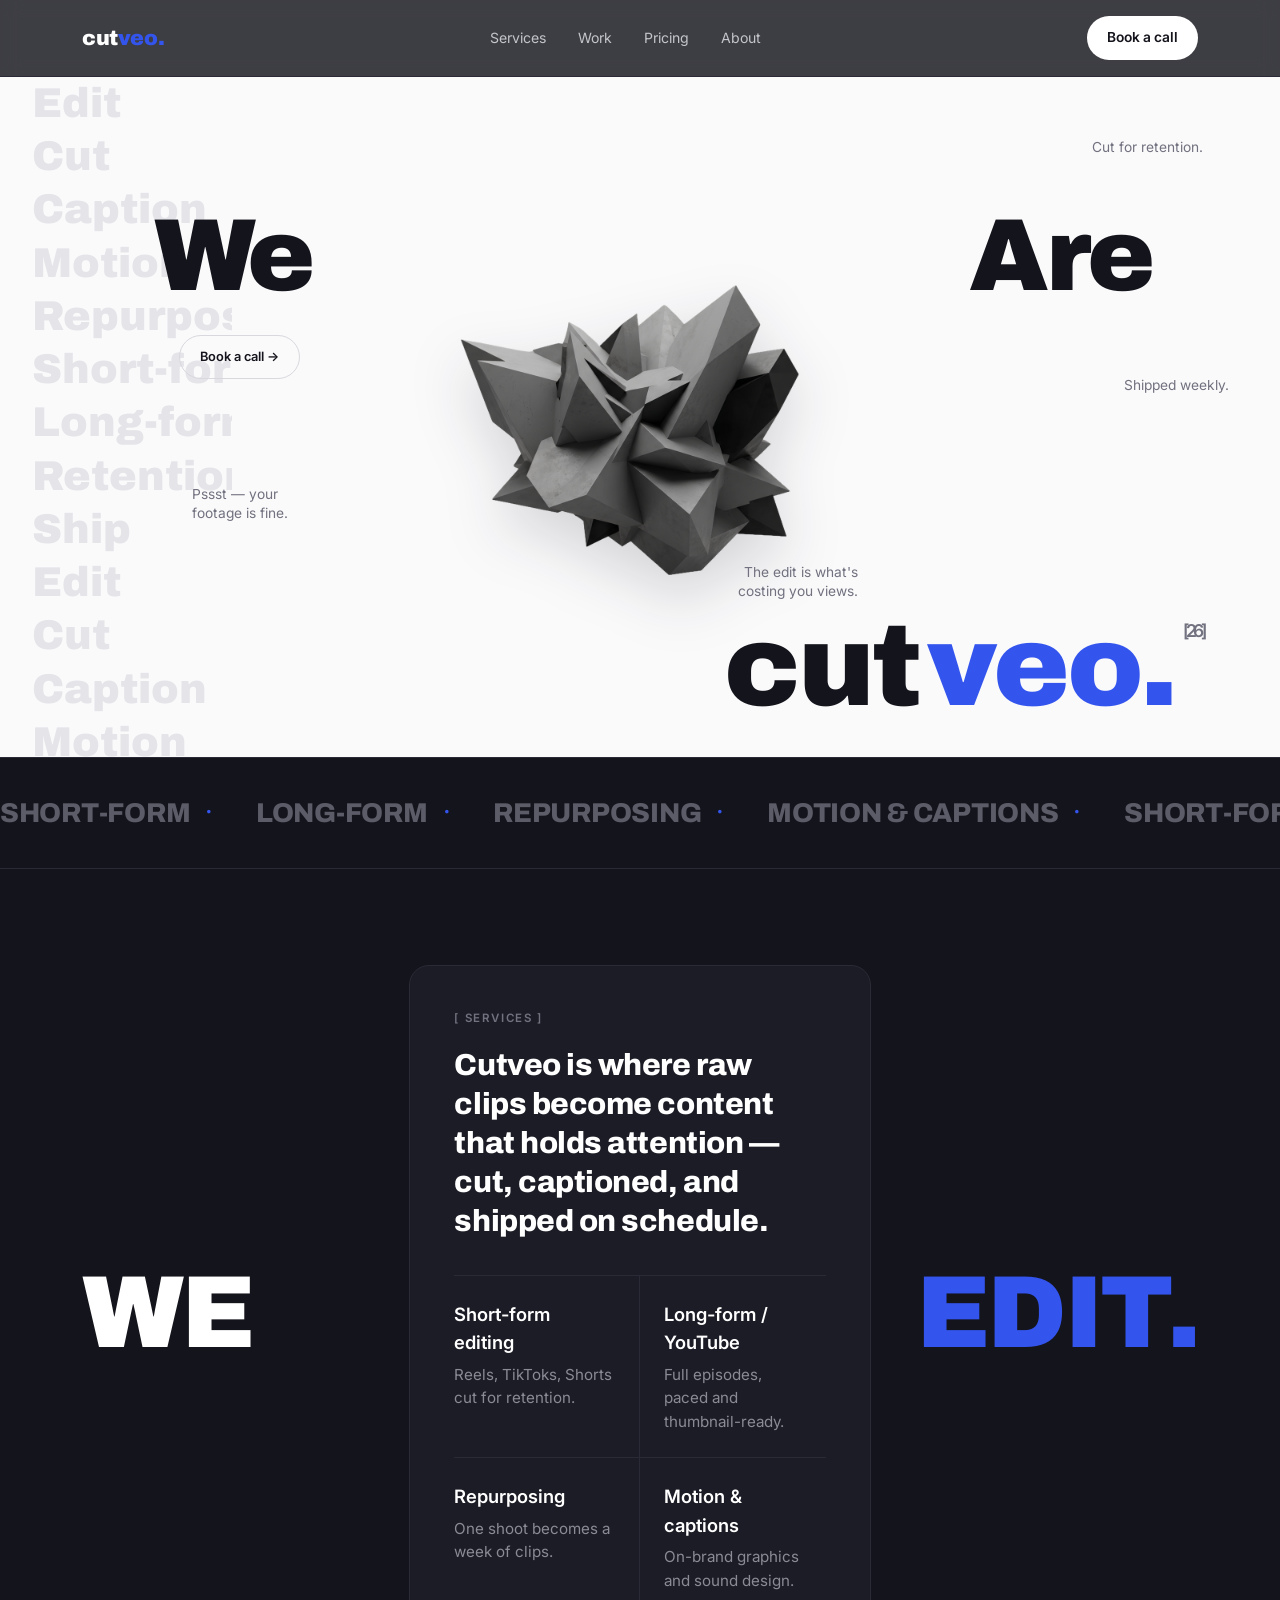
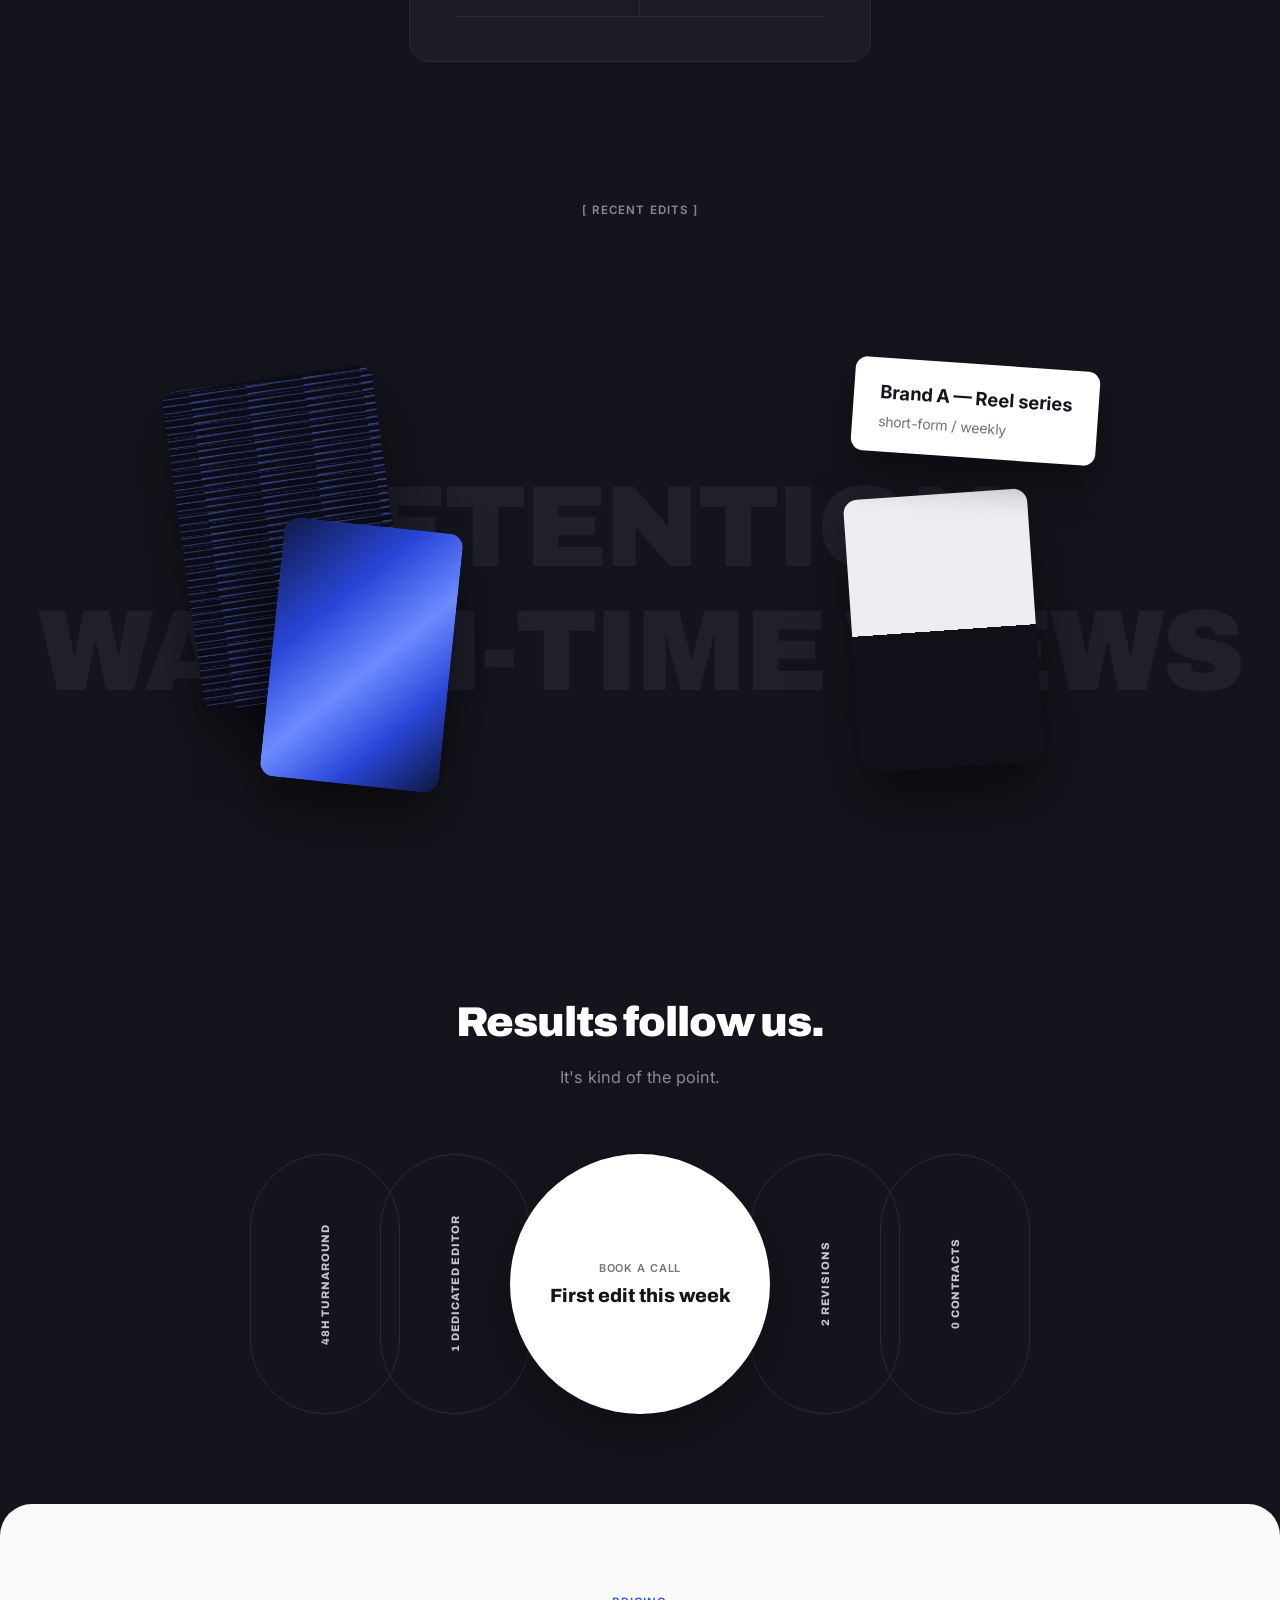
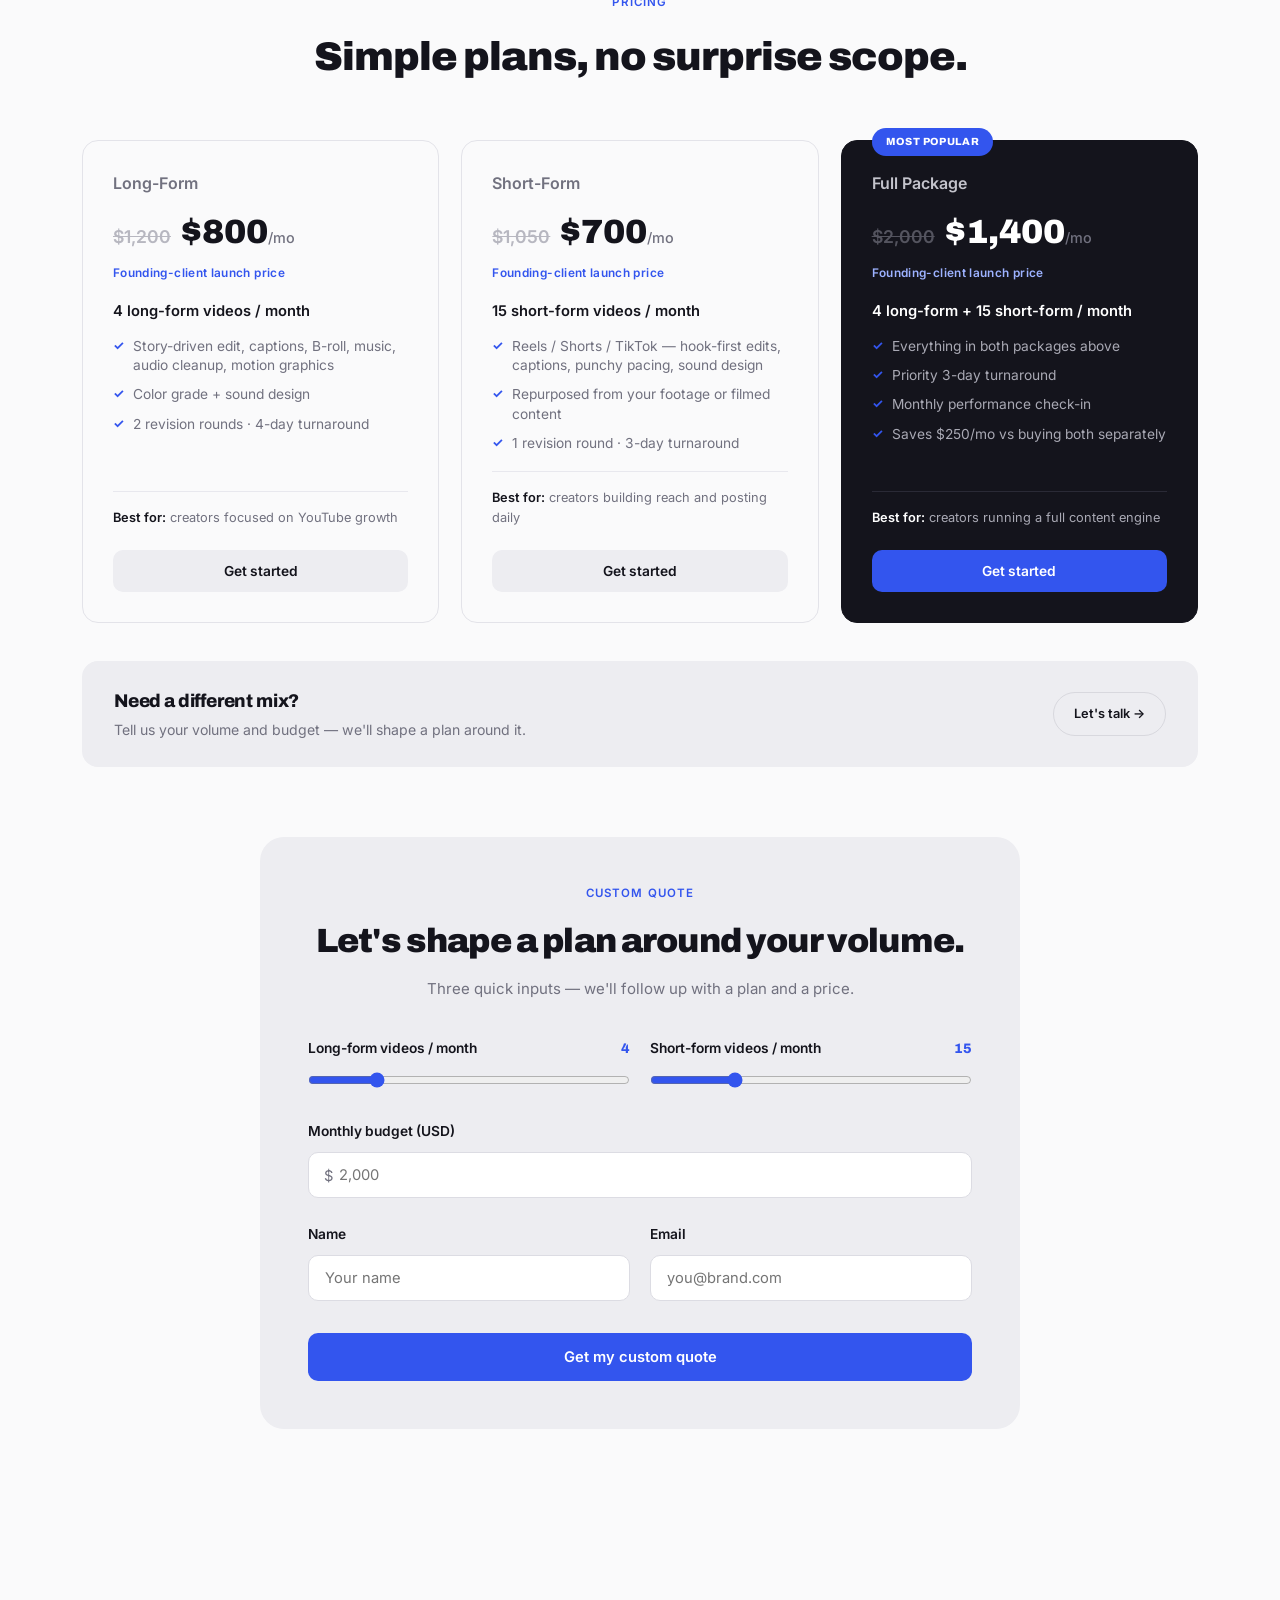
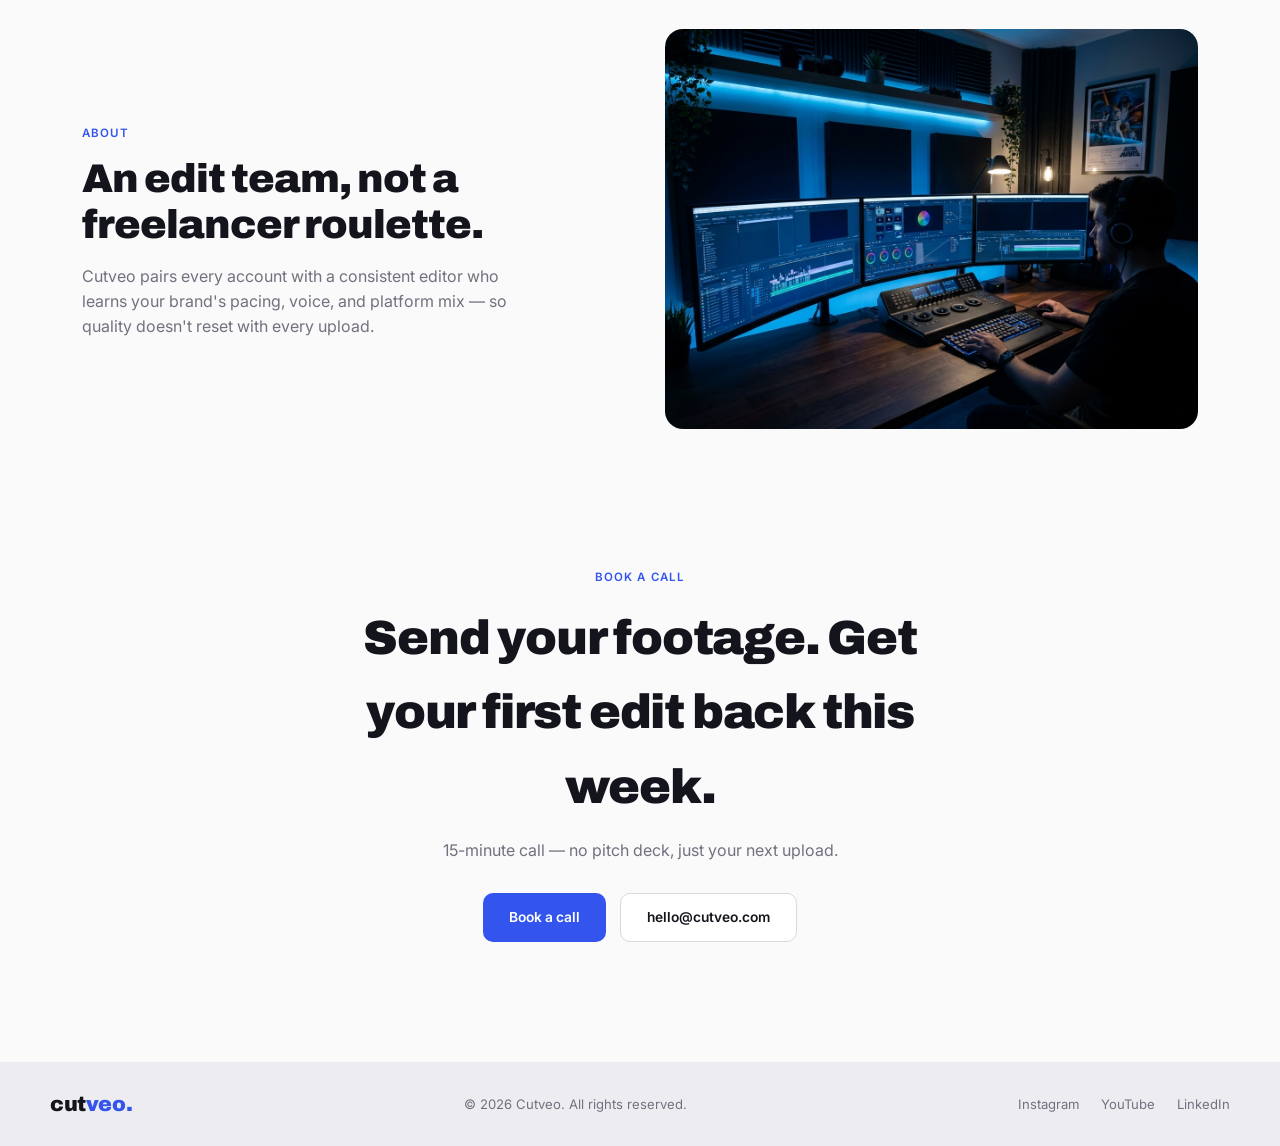
==== index.html @ 14e9977f "Add files via upload" ====
<!DOCTYPE html>
<html lang="en">
<head>
<meta charset="UTF-8">
<meta name="viewport" content="width=device-width, initial-scale=1.0">
<title>Cutveo — For brands that ship every week</title>
<meta name="description" content="Cutveo is an edit-first partner for brands and businesses who already have the footage. Short-form, long-form, repurposing and motion — cut, captioned, and shipped on schedule.">
<link rel="preconnect" href="https://fonts.googleapis.com">
<link rel="preconnect" href="https://fonts.gstatic.com" crossorigin>
<link href="https://fonts.googleapis.com/css2?family=Archivo:wght@700;800;900&family=Inter:wght@400;500;600&display=swap" rel="stylesheet">
<link rel="icon" href="data:image/svg+xml,%3Csvg xmlns='http://www.w3.org/2000/svg' viewBox='0 0 32 32'%3E%3Crect width='32' height='32' rx='8' fill='%233355EE'/%3E%3Crect x='8' y='8' width='16' height='16' rx='4' fill='%2314141C'/%3E%3Ctext x='16' y='21' font-family='Arial' font-weight='900' font-size='11' text-anchor='middle' fill='%23fff'%3Eveo.%3C/text%3E%3C/svg%3E">
<style>
  :root{
    --blue:#3355EE; --ink:#14141C; --paper:#FAFAFB; --mist:#EDEDF1; --slate:#71717F;
    --ink-card:#1c1c26; --ink-line:#2a2a36;
  }
  *{margin:0;padding:0;box-sizing:border-box}
  html{scroll-behavior:smooth}
  html{overflow-x:hidden}
  body{background:var(--paper); color:var(--ink); font-family:'Inter',sans-serif; line-height:1.55; -webkit-font-smoothing:antialiased}
  .display{font-family:'Archivo',sans-serif; font-weight:900; letter-spacing:-.025em; text-transform:none}
  .mono{font-family:'Inter',sans-serif; font-weight:600; font-size:.72rem; letter-spacing:.1em; text-transform:uppercase}
  .wrap{max-width:1180px; margin:0 auto; padding:0 32px}
  img{display:block; max-width:100%}
  a{color:inherit}
  button{font-family:inherit}

  /* ---------- logo ---------- */
  .logo{font-family:'Archivo',sans-serif; font-weight:900; font-size:1.3rem; text-decoration:none; letter-spacing:-.02em}
  .logo .veo{color:var(--blue)}
  .logo.on-dark{color:#fff}
  .logo.on-light{color:var(--ink)}

  /* ---------- nav ---------- */
  nav{position:sticky; top:0; z-index:50; background:rgba(20,20,28,.82); backdrop-filter:blur(10px); border-bottom:1px solid var(--ink-line)}
  .nav-in{display:flex; align-items:center; justify-content:space-between; height:76px}
  .nav-links{display:flex; gap:32px; font-size:.88rem; color:#c4c4cc}
  .nav-links a{text-decoration:none; transition:color .15s}
  .nav-links a:hover{color:#fff}
  .btn{display:inline-flex; align-items:center; gap:8px; font-weight:600; font-size:.86rem; border:none; cursor:pointer; transition:all .18s; text-decoration:none}
  .btn-pill-light{background:#fff; color:var(--ink); padding:11px 20px; border-radius:99px}
  .btn-pill-light:hover{transform:translateY(-2px)}
  .btn-outline{border:1px solid var(--ink-line); color:#fff; background:transparent; padding:13px 26px; border-radius:99px}
  .btn-outline:hover{background:#fff; color:var(--ink)}
  .btn-blue{background:var(--blue); color:#fff; padding:13px 26px; border-radius:10px}
  .btn-blue:hover{filter:brightness(1.1)}
  .btn-mist{background:var(--mist); color:var(--ink); padding:13px 26px; border-radius:10px}
  .btn-mist:hover{background:#e2e2e8}
  .btn-ink-outline{border:1px solid #d8d8de; color:var(--ink); background:transparent; padding:11px 20px; border-radius:99px; font-size:.8rem}
  .btn-ink-outline:hover{background:var(--ink); color:#fff; border-color:var(--ink)}

  /* ---------- hero ---------- */
  .hero{background:var(--ink); position:relative}
  .hero-banner{position:relative; height:680px; overflow:hidden; background:var(--paper)}
  .hero-bg-words{position:absolute; top:0; left:32px; bottom:0; width:200px; overflow:hidden; z-index:0}
  .word-col{display:flex; flex-direction:column; animation:wordscroll 30s linear infinite}
  .word-col span{font-family:'Archivo',sans-serif; font-weight:900; font-size:2.6rem; line-height:1.28; color:#e4e4e9; white-space:nowrap}
  @keyframes wordscroll{from{transform:translateY(0)}to{transform:translateY(-50%)}}
  .hero-note{position:absolute; z-index:3; font-size:.86rem; color:var(--slate); line-height:1.35; max-width:15ch}
  .note-tr{top:9%; right:6%; text-align:right}
  .note-mr{top:44%; right:4%}
  .note-ml{top:60%; left:15%}
  .note-bc{bottom:23%; right:33%; text-align:right}
  .hero-object{position:absolute; z-index:1; top:50%; left:50%; transform:translate(-50%,-46%); width:min(50%,560px); filter:drop-shadow(0 24px 30px rgba(20,20,28,.16))}
  .hero-word{position:absolute; font-family:'Archivo',sans-serif; font-weight:900; letter-spacing:-.03em; color:var(--ink); line-height:.85; z-index:2}
  .hero-word.we{top:20%; left:12%; font-size:clamp(3rem,8vw,6.4rem)}
  .hero-cta{position:absolute; z-index:2; top:38%; left:14%}
  .hero-word.are{top:20%; right:10%; font-size:clamp(3rem,8vw,6.4rem)}
  .hero-word.tag{bottom:6%; right:6%; font-size:clamp(3.4rem,9vw,7.4rem); display:flex; align-items:flex-start; gap:8px}
  .hero-word.tag .veo{color:var(--blue)}
  .hero-word.tag sup{font-family:'Inter',sans-serif; font-weight:600; font-size:1.1rem; color:var(--slate); margin-top:6px}
  .marquee-strip{background:var(--ink); border-top:1px solid var(--ink-line); border-bottom:1px solid var(--ink-line); padding:34px 0; overflow:hidden; white-space:nowrap}
  .marquee-track{display:inline-flex; align-items:center; gap:44px; animation:scroll 22s linear infinite}
  .marquee-track span{display:inline-flex; align-items:center; gap:16px; font-family:'Archivo',sans-serif; font-weight:800; font-size:1.7rem; letter-spacing:-.01em; color:#5c5c68}
  .marquee-track span b{color:var(--blue); font-size:.8rem}
  @keyframes scroll{from{transform:translateX(0)}to{transform:translateX(-50%)}}

  /* ---------- we edit ---------- */
  .weedit{background:var(--ink); padding:96px 0 120px}
  .weedit-grid{display:grid; grid-template-columns:1fr 1.5fr 1fr; align-items:center; gap:20px}
  .weedit-big{font-size:clamp(3rem,8vw,6.4rem); color:#fff; line-height:.85}
  .weedit-big.blue{color:var(--blue); text-align:right}
  .services-card{background:var(--ink-card); border:1px solid var(--ink-line); border-radius:20px; padding:44px}
  .services-card .label{color:var(--slate); letter-spacing:.14em}
  .services-card h2{color:#fff; font-family:'Archivo',sans-serif; font-weight:800; font-size:1.9rem; letter-spacing:-.015em; margin-top:18px; line-height:1.28}
  .services-list{margin-top:34px; display:grid; grid-template-columns:1fr 1fr; border-top:1px solid var(--ink-line)}
  .services-list .svc{padding:24px 24px 24px 0; border-bottom:1px solid var(--ink-line)}
  .services-list .svc:nth-child(odd){border-right:1px solid var(--ink-line); padding-right:24px}
  .services-list .svc:nth-child(even){padding-left:24px}
  .services-list .t{color:#fff; font-weight:600; font-size:1.15rem}
  .services-list .d{color:#8b8b96; font-size:.95rem; margin-top:6px}

  /* ---------- recent edits ---------- */
  .showcase{background:var(--ink); padding:20px 0 130px; text-align:center; position:relative; overflow:hidden}
  .showcase-label{color:#8b8b96}
  .showcase-stack{position:relative; max-width:1180px; height:620px; margin:20px auto 0}
  .ghost{position:absolute; font-size:clamp(4.5rem,9vw,7.2rem); color:#20202b; white-space:nowrap; z-index:0; left:50%; transform:translateX(-50%)}
  .ghost.g1{top:32%}
  .ghost.g2{top:52%}
  .stack-card{position:absolute; border-radius:14px; overflow:hidden; box-shadow:0 30px 60px rgba(0,0,0,.5)}
  .stack-card img{width:100%; height:100%; object-fit:cover}
  .sc1{left:9%; top:22%; width:19%; height:52%; transform:rotate(-8deg); z-index:1;
    background:#0c0c14;
    background-image:repeating-linear-gradient(179deg, rgba(90,120,255,.55) 0px, rgba(90,120,255,.35) 1px, transparent 1.5px, transparent 7px),
                      repeating-linear-gradient(1deg, rgba(90,120,255,.25) 0px, transparent 1px, transparent 11px)}
  .sc2{left:17%; top:46%; width:16%; height:42%; transform:rotate(6deg); z-index:2;
    background:linear-gradient(135deg,#101a4a 0%,#2946d9 32%,#6d8bff 55%,#2946d9 76%,#0e1640 100%);
    background-image:linear-gradient(135deg,#101a4a 0%,#2946d9 32%,#6d8bff 55%,#2946d9 76%,#0e1640 100%),
                      repeating-linear-gradient(45deg, rgba(255,255,255,.08) 0 2px, transparent 2px 7px)}
  .sc3{right:14.5%; top:41%; width:16.5%; height:44%; transform:rotate(-4deg); z-index:2;
    background:linear-gradient(to bottom,#eeeef2 0%,#eeeef2 50%,#101018 50%,#101018 100%)}
  .note-card{position:absolute; right:9%; top:20%; z-index:3; background:#fff; color:var(--ink); border-radius:12px; padding:20px 26px; transform:rotate(4deg); box-shadow:0 20px 40px rgba(0,0,0,.4); text-align:left}
  .note-card .t{font-weight:700; font-size:1.15rem}
  .note-card .d{color:var(--slate); font-size:.88rem; margin-top:4px}

  /* ---------- results ---------- */
  .results{background:var(--ink); padding:0 0 130px; text-align:center}
  .results h2{font-size:clamp(1.8rem,3.8vw,2.6rem); color:#fff}
  .results .sub{color:#8b8b96; margin-top:10px; font-size:1.02rem}
  .results-row{margin-top:64px; display:flex; align-items:center; justify-content:center; overflow:visible}
  .r-item{position:relative; flex-shrink:0; height:260px; width:150px; border-radius:999px; border:1px solid var(--ink-line); background:transparent; margin-left:-20px; overflow:hidden; cursor:pointer; z-index:1; text-decoration:none;
    transition:width .45s cubic-bezier(.65,0,.35,1), border-radius .45s cubic-bezier(.65,0,.35,1), border-color .35s, background-color .35s, box-shadow .45s}
  .r-item:first-child{margin-left:0}
  .r-item .r-vert, .r-item .r-circle{position:absolute; inset:0; display:flex; align-items:center; justify-content:center; transition:opacity .3s ease}
  .r-item .r-vert{writing-mode:vertical-rl; transform:rotate(180deg); font-family:'Archivo',sans-serif; font-weight:800; font-size:.68rem; letter-spacing:.08em; color:#c4c4cc; text-transform:uppercase; opacity:1}
  .r-item .r-circle{flex-direction:column; opacity:0; padding:0 22px; text-align:center}
  .r-item .r-circle .k{font-family:'Inter',sans-serif; font-weight:600; font-size:.68rem; letter-spacing:.08em; text-transform:uppercase; color:var(--slate)}
  .r-item .r-circle .v{font-family:'Archivo',sans-serif; font-weight:800; font-size:1.2rem; margin-top:8px; line-height:1.25; color:var(--ink)}

  /* default state: the CTA item is the circle, others are pills */
  .r-item.is-cta{width:260px; border-radius:50%; background:#fff; border-color:transparent; z-index:2; box-shadow:0 20px 50px rgba(0,0,0,.35)}
  .r-item.is-cta .r-vert{opacity:0}
  .r-item.is-cta .r-circle{opacity:1}

  /* hovering the row: everyone reverts to pill... */
  .results-row:hover .r-item{width:150px; border-radius:999px; background:transparent; border-color:var(--ink-line); z-index:1; box-shadow:none}
  .results-row:hover .r-item .r-vert{opacity:1}
  .results-row:hover .r-item .r-circle{opacity:0}

  /* ...except whichever pill is actually hovered, which blooms into the circle */
  .results-row:hover .r-item:hover{width:260px; border-radius:50%; background:#fff; border-color:transparent; z-index:2; box-shadow:0 20px 50px rgba(0,0,0,.35)}
  .results-row:hover .r-item:hover .r-vert{opacity:0}
  .results-row:hover .r-item:hover .r-circle{opacity:1}

  /* ---------- pricing ---------- */
  .pricing-sheet{background:var(--paper); border-radius:32px 32px 0 0; margin-top:-40px; position:relative; z-index:10; padding:90px 0 70px}
  .pricing-label{color:var(--blue); text-align:center; display:block}
  .pricing-sheet h2{text-align:center; font-size:clamp(1.7rem,4vw,2.5rem); margin-top:14px}
  .price-grid{margin-top:52px; display:grid; grid-template-columns:repeat(3,1fr); gap:22px; align-items:stretch}
  .price-card{background:var(--paper); border:1px solid #e3e3e9; border-radius:16px; padding:30px; display:flex; flex-direction:column; position:relative}
  .price-card.pop{background:var(--ink); border-color:var(--ink)}
  .price-card .badge{position:absolute; top:-13px; left:30px; background:var(--blue); color:#fff; font-family:'Archivo',sans-serif; font-weight:800; font-size:.65rem; letter-spacing:.06em; padding:6px 14px; border-radius:99px}
  .price-card .plan{font-weight:600; color:var(--slate)}
  .price-card.pop .plan{color:#c4c4cc}
  .price-card .amt-row{display:flex; align-items:baseline; gap:10px; margin-top:10px; flex-wrap:wrap}
  .price-card .was{font-family:'Inter',sans-serif; font-weight:600; font-size:1.1rem; color:#b7b7c0; text-decoration:line-through}
  .price-card.pop .was{color:#54545f}
  .price-card .amt{font-family:'Archivo',sans-serif; font-weight:900; font-size:2.1rem}
  .price-card.pop .amt{color:#fff}
  .price-card .amt sub{font-family:'Inter',sans-serif; font-weight:500; font-size:.9rem; color:var(--slate); vertical-align:baseline}
  .price-card .launch-note{margin-top:6px; font-family:'Inter',sans-serif; font-weight:600; font-size:.74rem; letter-spacing:.03em; color:var(--blue)}
  .price-card.pop .launch-note{color:#9db2ff}
  .price-card .desc{color:var(--ink); font-weight:600; font-size:.92rem; margin-top:18px}
  .price-card.pop .desc{color:#fff}
  .price-card .features{list-style:none; margin-top:14px; display:flex; flex-direction:column; gap:10px; flex:1}
  .price-card .features li{position:relative; padding-left:20px; color:var(--slate); font-size:.86rem; line-height:1.4}
  .price-card.pop .features li{color:#a9a9b4}
  .price-card .features li::before{content:'\2713'; position:absolute; left:0; top:0; color:var(--blue); font-weight:700; font-size:.8rem}
  .price-card .best-for{margin-top:18px; padding-top:16px; border-top:1px solid #e8e8ee; font-size:.8rem; color:var(--slate)}
  .price-card.pop .best-for{border-color:var(--ink-line); color:#a9a9b4}
  .price-card .best-for b{color:var(--ink); font-weight:600}
  .price-card.pop .best-for b{color:#fff}
  .price-card .btn{width:100%; justify-content:center; margin-top:22px}
  .quote-prompt{margin-top:38px; display:flex; align-items:center; justify-content:space-between; gap:20px; flex-wrap:wrap; background:var(--mist); border-radius:16px; padding:26px 32px}
  .quote-prompt .t{font-family:'Archivo',sans-serif; font-weight:800; font-size:1.15rem; letter-spacing:-.01em}
  .quote-prompt .d{color:var(--slate); font-size:.88rem; margin-top:4px}

  /* ---------- custom quote ---------- */
  .quote{background:var(--paper); padding:0 0 100px}
  .quote-card{max-width:760px; margin:0 auto; background:var(--mist); border-radius:24px; padding:48px}
  .quote-card .k{color:var(--blue); text-align:center; display:block}
  .quote-card h2{text-align:center; font-size:clamp(1.5rem,3.4vw,2.1rem); margin-top:12px}
  .quote-card .sub{text-align:center; color:var(--slate); margin-top:10px; font-size:.94rem}
  .quote-form{margin-top:38px; display:flex; flex-direction:column; gap:26px}
  .field-row{display:grid; grid-template-columns:1fr 1fr; gap:20px}
  .field label{display:flex; justify-content:space-between; align-items:baseline; font-weight:600; font-size:.86rem; color:var(--ink)}
  .field label .val{font-family:'Archivo',sans-serif; font-weight:800; color:var(--blue)}
  .field input[type=range]{width:100%; margin-top:12px; accent-color:var(--blue); cursor:pointer}
  .field input[type=text], .field input[type=email], .field input[type=number]{width:100%; margin-top:10px; padding:13px 16px; border-radius:10px; border:1px solid #dcdce3; background:#fff; font-family:'Inter',sans-serif; font-size:.92rem; color:var(--ink)}
  .field input:focus{outline:2px solid var(--blue); outline-offset:1px}
  .budget-field{position:relative}
  .budget-field .prefix{position:absolute; left:16px; top:44px; color:var(--slate); font-size:.92rem}
  .field.budget-field input[type=number]{padding-left:30px}
  .quote-submit{margin-top:6px; width:100%; justify-content:center; padding:15px 26px; font-size:.92rem}
  .quote-success{display:none; margin-top:38px; text-align:center; background:#fff; border:1px solid #dcdce3; border-radius:16px; padding:32px}
  .quote-success .t{font-family:'Archivo',sans-serif; font-weight:800; font-size:1.1rem}
  .quote-success .d{color:var(--slate); font-size:.88rem; margin-top:6px}
  .quote-card.is-sent .quote-form{display:none}
  .quote-card.is-sent .quote-success{display:block}

  /* ---------- about ---------- */
  .about{padding:100px 0}
  .about-grid{display:grid; grid-template-columns:1fr 1fr; gap:50px; align-items:center}
  .about-label{color:var(--blue)}
  .about h2{font-size:clamp(1.7rem,4vw,2.5rem); margin-top:12px; line-height:1.15}
  .about p{color:var(--slate); margin-top:16px; max-width:44ch}
  .about-img{border-radius:18px; overflow:hidden; aspect-ratio:4/3}
  .about-img img{width:100%; height:100%; object-fit:cover}

  /* ---------- final cta ---------- */
  .final-cta{padding:40px 0 120px; text-align:center}
  .final-cta .label{color:var(--blue); display:block}
  .final-cta h2{font-size:clamp(1.8rem,4.6vw,3rem); margin-top:14px; max-width:18ch; margin-left:auto; margin-right:auto}
  .final-cta .sub{color:var(--slate); margin-top:14px}
  .final-cta .btn-row{margin-top:30px; display:flex; gap:14px; justify-content:center; flex-wrap:wrap}
  .final-cta .btn-outline-light{border:1px solid #d8d8de; color:var(--ink); background:#fff; padding:13px 26px; border-radius:10px; font-weight:600; font-size:.86rem}

  /* ---------- footer ---------- */
  footer{background:var(--mist); padding:0 0 0}
  .footer-in{display:flex; align-items:center; justify-content:space-between; padding:26px 0; flex-wrap:wrap; gap:14px}
  .footer-copy{color:var(--slate); font-size:.82rem}
  .footer-social{display:flex; gap:22px; font-size:.82rem; color:var(--slate)}
  .footer-social a{text-decoration:none; transition:color .15s}
  .footer-social a:hover{color:var(--ink)}

  @media (max-width:900px){
    .nav-links{display:none}
    .hero-banner{height:auto; min-height:520px; padding:70px 20px 40px}
    .hero-bg-words{display:none}
    .hero-note{display:none}
    .hero-object{position:static; transform:none; width:70%; margin:20px auto; display:block}
    .hero-word{position:static; text-align:center; display:block; margin:0 auto}
    .hero-word.tag{justify-content:center; margin-top:10px}
    .hero-cta{position:static; display:table; margin:16px auto 0}
    .weedit-grid{grid-template-columns:1fr; text-align:center}
    .weedit-big.blue{text-align:center}
    .services-list{grid-template-columns:1fr}
    .services-list .svc:nth-child(odd){border-right:none; padding-right:0}
    .services-list .svc:nth-child(even){padding-left:0}
    .ghost{display:none}
    .showcase-stack{height:340px}
    .note-card{display:none}
    .results-row{flex-direction:column; gap:16px}
    .r-item{margin-left:0; width:260px}
    .r-item:not(.is-cta){height:70px; border-radius:35px}
    .r-item:not(.is-cta) .r-vert{writing-mode:horizontal-tb; transform:none}
    .results-row:hover .r-item{width:260px}
    .results-row:hover .r-item:not(.is-cta):hover{height:70px; border-radius:35px}
    .results-row:hover .r-item:not(.is-cta):hover .r-vert{writing-mode:horizontal-tb; transform:none; opacity:1}
    .results-row:hover .r-item:not(.is-cta):hover .r-circle{opacity:0}
    .price-grid{grid-template-columns:1fr}
    .quote-prompt{flex-direction:column; text-align:center}
    .quote-card{padding:32px 24px}
    .field-row{grid-template-columns:1fr}
    .about-grid{grid-template-columns:1fr}
  }
</style>
</head>
<body>

<nav>
  <div class="wrap nav-in">
    <a class="logo on-dark" href="#top">cut<span class="veo">veo.</span></a>
    <div class="nav-links">
      <a href="#services">Services</a>
      <a href="#work">Work</a>
      <a href="#pricing">Pricing</a>
      <a href="#about">About</a>
    </div>
    <a class="btn btn-pill-light" href="#contact">Book a call</a>
  </div>
</nav>

<main id="top">

  <!-- HERO -->
  <section class="hero">
    <div class="hero-banner">
      <div class="hero-bg-words" aria-hidden="true">
        <div class="word-col">
          <span>Edit</span><span>Cut</span><span>Caption</span><span>Motion</span><span>Repurpose</span><span>Short-form</span><span>Long-form</span><span>Retention</span><span>Ship</span>
          <span>Edit</span><span>Cut</span><span>Caption</span><span>Motion</span><span>Repurpose</span><span>Short-form</span><span>Long-form</span><span>Retention</span><span>Ship</span>
        </div>
      </div>

      <div class="hero-note note-tr">Cut for retention.</div>
      <div class="hero-note note-mr">Shipped weekly.</div>
      <div class="hero-note note-ml">Pssst &mdash; your footage is fine.</div>
      <div class="hero-note note-bc">The edit is what's costing you views.</div>

      <img class="hero-object" src="images/h-object.png" alt="Abstract 3D sculptural render">

      <div class="hero-word we display">We</div>
      <a class="btn btn-ink-outline hero-cta" href="#contact">Book a call &rarr;</a>
      <div class="hero-word are display">Are</div>
      <div class="hero-word tag display">cut<span class="veo">veo.</span><sup>[26]</sup></div>
    </div>

    <div class="marquee-strip">
      <div class="marquee-track">
        <span>SHORT-FORM <b>&#8226;</b></span>
        <span>LONG-FORM <b>&#8226;</b></span>
        <span>REPURPOSING <b>&#8226;</b></span>
        <span>MOTION &amp; CAPTIONS <b>&#8226;</b></span>
        <span>SHORT-FORM <b>&#8226;</b></span>
        <span>LONG-FORM <b>&#8226;</b></span>
        <span>REPURPOSING <b>&#8226;</b></span>
        <span>MOTION &amp; CAPTIONS <b>&#8226;</b></span>
      </div>
    </div>
  </section>

  <!-- WE EDIT -->
  <section class="weedit" id="services">
    <div class="wrap weedit-grid">
      <div class="weedit-big display">WE</div>
      <div class="services-card">
        <div class="mono label">[ Services ]</div>
        <h2>Cutveo is where raw clips become content that holds attention &mdash; cut, captioned, and shipped on schedule.</h2>
        <div class="services-list">
          <div class="svc">
            <div class="t">Short-form editing</div>
            <div class="d">Reels, TikToks, Shorts cut for retention.</div>
          </div>
          <div class="svc">
            <div class="t">Long-form / YouTube</div>
            <div class="d">Full episodes, paced and thumbnail-ready.</div>
          </div>
          <div class="svc">
            <div class="t">Repurposing</div>
            <div class="d">One shoot becomes a week of clips.</div>
          </div>
          <div class="svc">
            <div class="t">Motion &amp; captions</div>
            <div class="d">On-brand graphics and sound design.</div>
          </div>
        </div>
      </div>
      <div class="weedit-big display blue">EDIT.</div>
    </div>
  </section>

  <!-- RECENT EDITS -->
  <section class="showcase" id="work">
    <div class="wrap">
      <div class="mono showcase-label">[ Recent edits ]</div>
      <div class="showcase-stack">
        <div class="ghost display g1">RETENTION</div>
        <div class="ghost display g2">WATCH-TIME VIEWS</div>
        <div class="stack-card sc1"></div>
        <div class="stack-card sc2"></div>
        <div class="stack-card sc3"></div>
        <div class="note-card">
          <div class="t">Brand A &mdash; Reel series</div>
          <div class="d">short-form / weekly</div>
        </div>
      </div>
    </div>
  </section>

  <!-- RESULTS -->
  <section class="results">
    <div class="wrap">
      <h2 class="display">Results follow us.</h2>
      <div class="sub">It's kind of the point.</div>
      <div class="results-row">
        <div class="r-item">
          <div class="r-vert">48H Turnaround</div>
          <div class="r-circle"><div class="k">Turnaround</div><div class="v">48 Hours</div></div>
        </div>
        <div class="r-item">
          <div class="r-vert">1 Dedicated Editor</div>
          <div class="r-circle"><div class="k">Your editor</div><div class="v">1 Dedicated Editor</div></div>
        </div>
        <a class="r-item is-cta" href="#contact">
          <div class="r-vert">Book a call</div>
          <div class="r-circle"><div class="k">Book a call</div><div class="v">First edit this week</div></div>
        </a>
        <div class="r-item">
          <div class="r-vert">2 Revisions</div>
          <div class="r-circle"><div class="k">Included</div><div class="v">2 Revisions</div></div>
        </div>
        <div class="r-item">
          <div class="r-vert">0 Contracts</div>
          <div class="r-circle"><div class="k">No lock-in</div><div class="v">0 Contracts</div></div>
        </div>
      </div>
    </div>
  </section>

  <!-- PRICING -->
  <section class="pricing-sheet" id="pricing">
    <div class="wrap">
      <span class="mono pricing-label">Pricing</span>
      <h2 class="display">Simple plans, no surprise scope.</h2>
      <div class="price-grid">
        <div class="price-card">
          <div class="plan">Long-Form</div>
          <div class="amt-row"><span class="was">$1,200</span><span class="amt">$800<sub>/mo</sub></span></div>
          <div class="launch-note">Founding-client launch price</div>
          <div class="desc">4 long-form videos / month</div>
          <ul class="features">
            <li>Story-driven edit, captions, B-roll, music, audio cleanup, motion graphics</li>
            <li>Color grade + sound design</li>
            <li>2 revision rounds &middot; 4-day turnaround</li>
          </ul>
          <div class="best-for"><b>Best for:</b> creators focused on YouTube growth</div>
          <button class="btn btn-mist">Get started</button>
        </div>

        <div class="price-card">
          <div class="plan">Short-Form</div>
          <div class="amt-row"><span class="was">$1,050</span><span class="amt">$700<sub>/mo</sub></span></div>
          <div class="launch-note">Founding-client launch price</div>
          <div class="desc">15 short-form videos / month</div>
          <ul class="features">
            <li>Reels / Shorts / TikTok &mdash; hook-first edits, captions, punchy pacing, sound design</li>
            <li>Repurposed from your footage or filmed content</li>
            <li>1 revision round &middot; 3-day turnaround</li>
          </ul>
          <div class="best-for"><b>Best for:</b> creators building reach and posting daily</div>
          <button class="btn btn-mist">Get started</button>
        </div>

        <div class="price-card pop">
          <span class="badge">MOST POPULAR</span>
          <div class="plan">Full Package</div>
          <div class="amt-row"><span class="was">$2,000</span><span class="amt">$1,400<sub>/mo</sub></span></div>
          <div class="launch-note">Founding-client launch price</div>
          <div class="desc">4 long-form + 15 short-form / month</div>
          <ul class="features">
            <li>Everything in both packages above</li>
            <li>Priority 3-day turnaround</li>
            <li>Monthly performance check-in</li>
            <li>Saves $250/mo vs buying both separately</li>
          </ul>
          <div class="best-for"><b>Best for:</b> creators running a full content engine</div>
          <button class="btn btn-blue">Get started</button>
        </div>
      </div>

      <div class="quote-prompt">
        <div>
          <div class="t">Need a different mix?</div>
          <div class="d">Tell us your volume and budget &mdash; we'll shape a plan around it.</div>
        </div>
        <a class="btn btn-ink-outline" href="#custom-quote">Let's talk &rarr;</a>
      </div>
    </div>
  </section>

  <!-- CUSTOM QUOTE -->
  <section class="quote" id="custom-quote">
    <div class="wrap">
      <div class="quote-card" id="quoteCard">
        <span class="mono k">Custom quote</span>
        <h2 class="display">Let's shape a plan around your volume.</h2>
        <div class="sub">Three quick inputs &mdash; we'll follow up with a plan and a price.</div>

        <form class="quote-form" id="quoteForm" name="quote-request" method="POST" data-netlify="true" netlify-honeypot="bot-field">
          <input type="hidden" name="form-name" value="quote-request">
          <p style="position:absolute; left:-9999px">
            <label>Leave this field empty: <input name="bot-field"></label>
          </p>

          <div class="field-row">
            <div class="field">
              <label for="qLong">Long-form videos / month <span class="val" id="qLongVal">4</span></label>
              <input type="range" id="qLong" name="long_form_videos" min="0" max="20" value="4">
            </div>
            <div class="field">
              <label for="qShort">Short-form videos / month <span class="val" id="qShortVal">15</span></label>
              <input type="range" id="qShort" name="short_form_videos" min="0" max="60" value="15">
            </div>
          </div>

          <div class="field budget-field">
            <label for="qBudget">Monthly budget (USD)</label>
            <span class="prefix">$</span>
            <input type="number" id="qBudget" name="budget" placeholder="2,000" min="0" step="50">
          </div>

          <div class="field-row">
            <div class="field">
              <label for="qName">Name</label>
              <input type="text" id="qName" name="name" placeholder="Your name" required>
            </div>
            <div class="field">
              <label for="qEmail">Email</label>
              <input type="email" id="qEmail" name="email" placeholder="you@brand.com" required>
            </div>
          </div>

          <button type="submit" class="btn btn-blue quote-submit">Get my custom quote</button>
        </form>

        <div class="quote-success">
          <div class="t">Got it &mdash; thanks!</div>
          <div class="d">We'll email your custom quote shortly. Talk soon.</div>
        </div>
      </div>
    </div>
  </section>

  <!-- ABOUT -->
  <section class="about" id="about">
    <div class="wrap about-grid">
      <div>
        <span class="mono about-label">About</span>
        <h2 class="display">An edit team, not a freelancer roulette.</h2>
        <p>Cutveo pairs every account with a consistent editor who learns your brand's pacing, voice, and platform mix &mdash; so quality doesn't reset with every upload.</p>
      </div>
      <div class="about-img">
        <img src="images/a-deskteam.png" alt="Video editor working at a desk with multiple monitors">
      </div>
    </div>
  </section>

  <!-- FINAL CTA -->
  <section class="final-cta" id="contact">
    <div class="wrap">
      <span class="mono label">Book a call</span>
      <h2 class="display">Send your footage. Get your first edit back this week.</h2>
      <div class="sub">15-minute call &mdash; no pitch deck, just your next upload.</div>
      <div class="btn-row">
        <a class="btn btn-blue" href="#contact">Book a call</a>
        <a class="btn btn-outline-light" href="mailto:hello@cutveo.com">hello@cutveo.com</a>
      </div>
    </div>
  </section>

</main>

<footer>
  <div class="wrap footer-in">
    <a class="logo on-light" href="#top">cut<span class="veo">veo.</span></a>
    <div class="footer-copy">&copy; 2026 Cutveo. All rights reserved.</div>
    <div class="footer-social">
      <a href="#">Instagram</a>
      <a href="#">YouTube</a>
      <a href="#">LinkedIn</a>
    </div>
  </div>
</footer>

<script>
  const qLong = document.getElementById('qLong');
  const qShort = document.getElementById('qShort');
  const qLongVal = document.getElementById('qLongVal');
  const qShortVal = document.getElementById('qShortVal');
  qLong.addEventListener('input', () => qLongVal.textContent = qLong.value);
  qShort.addEventListener('input', () => qShortVal.textContent = qShort.value);

  const quoteForm = document.getElementById('quoteForm');
  quoteForm.addEventListener('submit', (e) => {
    e.preventDefault();
    const body = new URLSearchParams(new FormData(quoteForm)).toString();
    fetch('/', { method: 'POST', headers: { 'Content-Type': 'application/x-www-form-urlencoded' }, body })
      .then(() => document.getElementById('quoteCard').classList.add('is-sent'))
      .catch(() => alert('Something went wrong sending that — please try again or email hello@cutveo.com.'));
  });
</script>
</body>
</html>
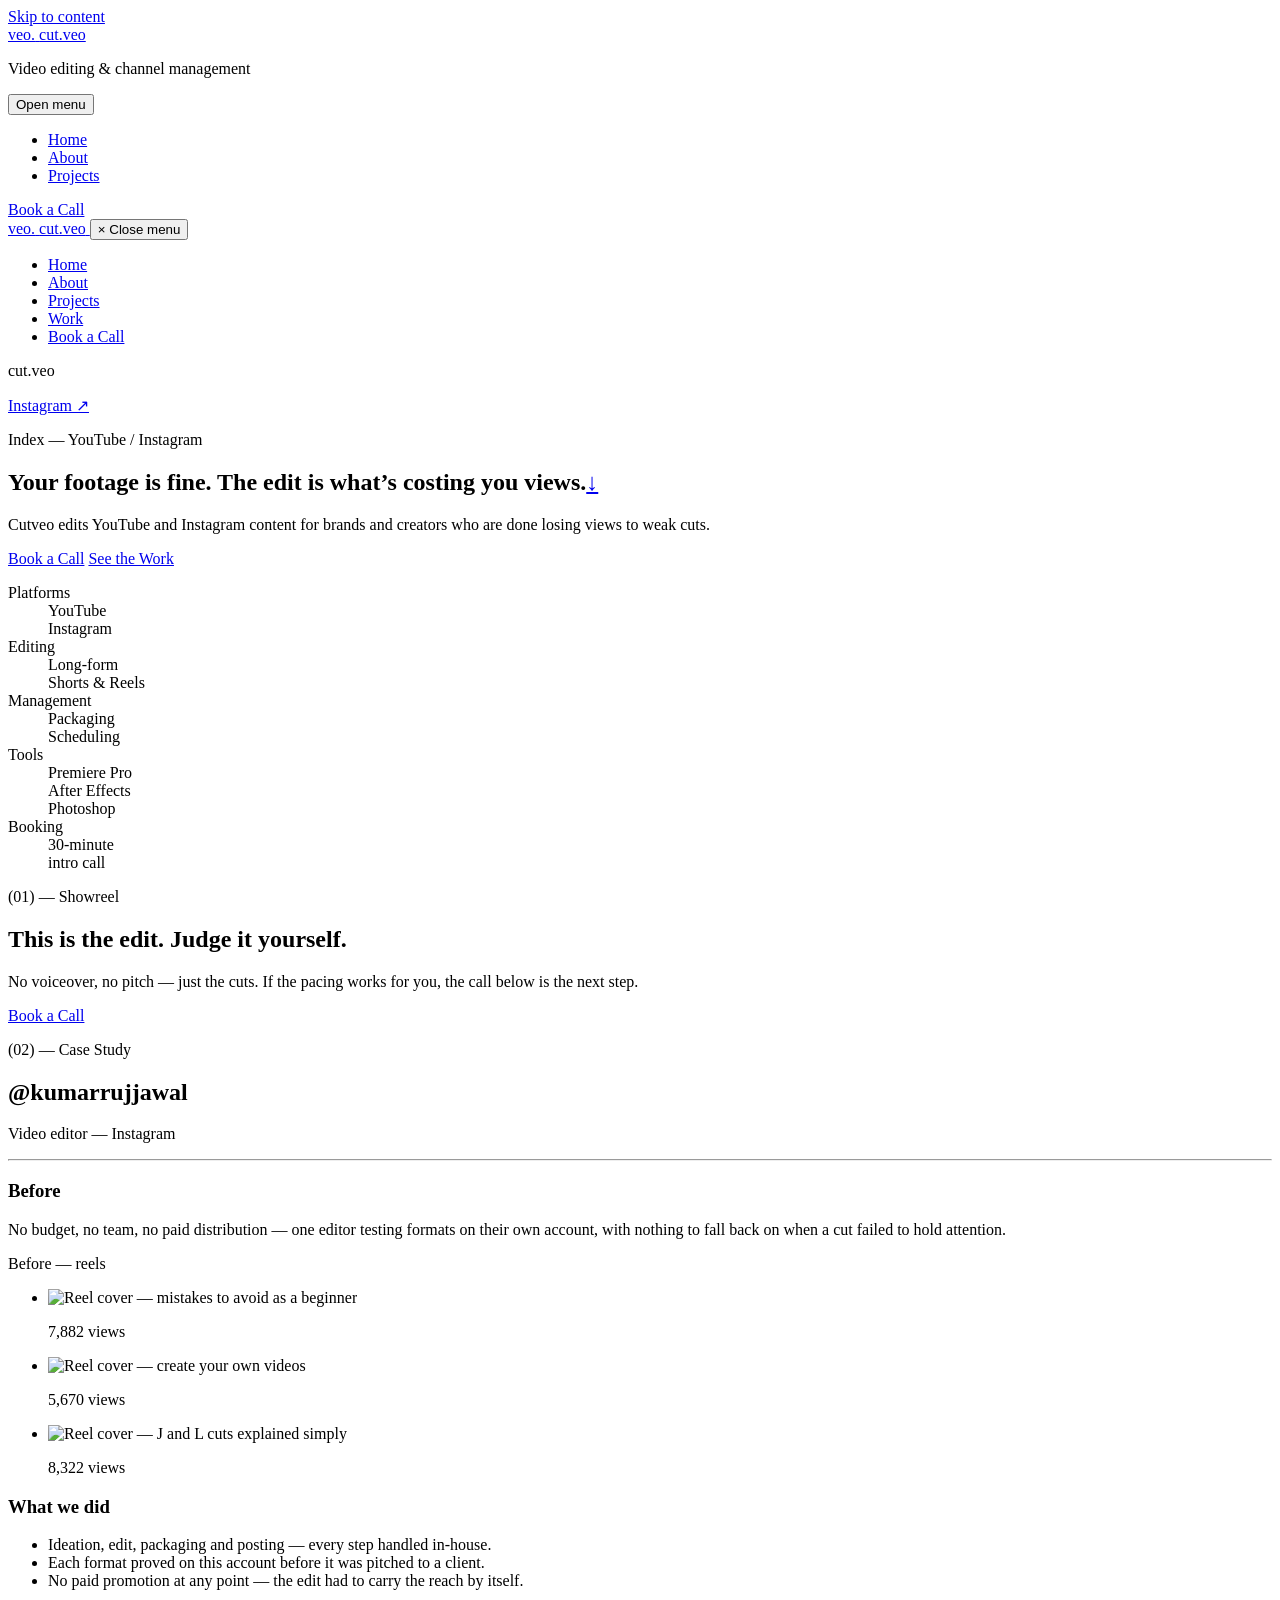
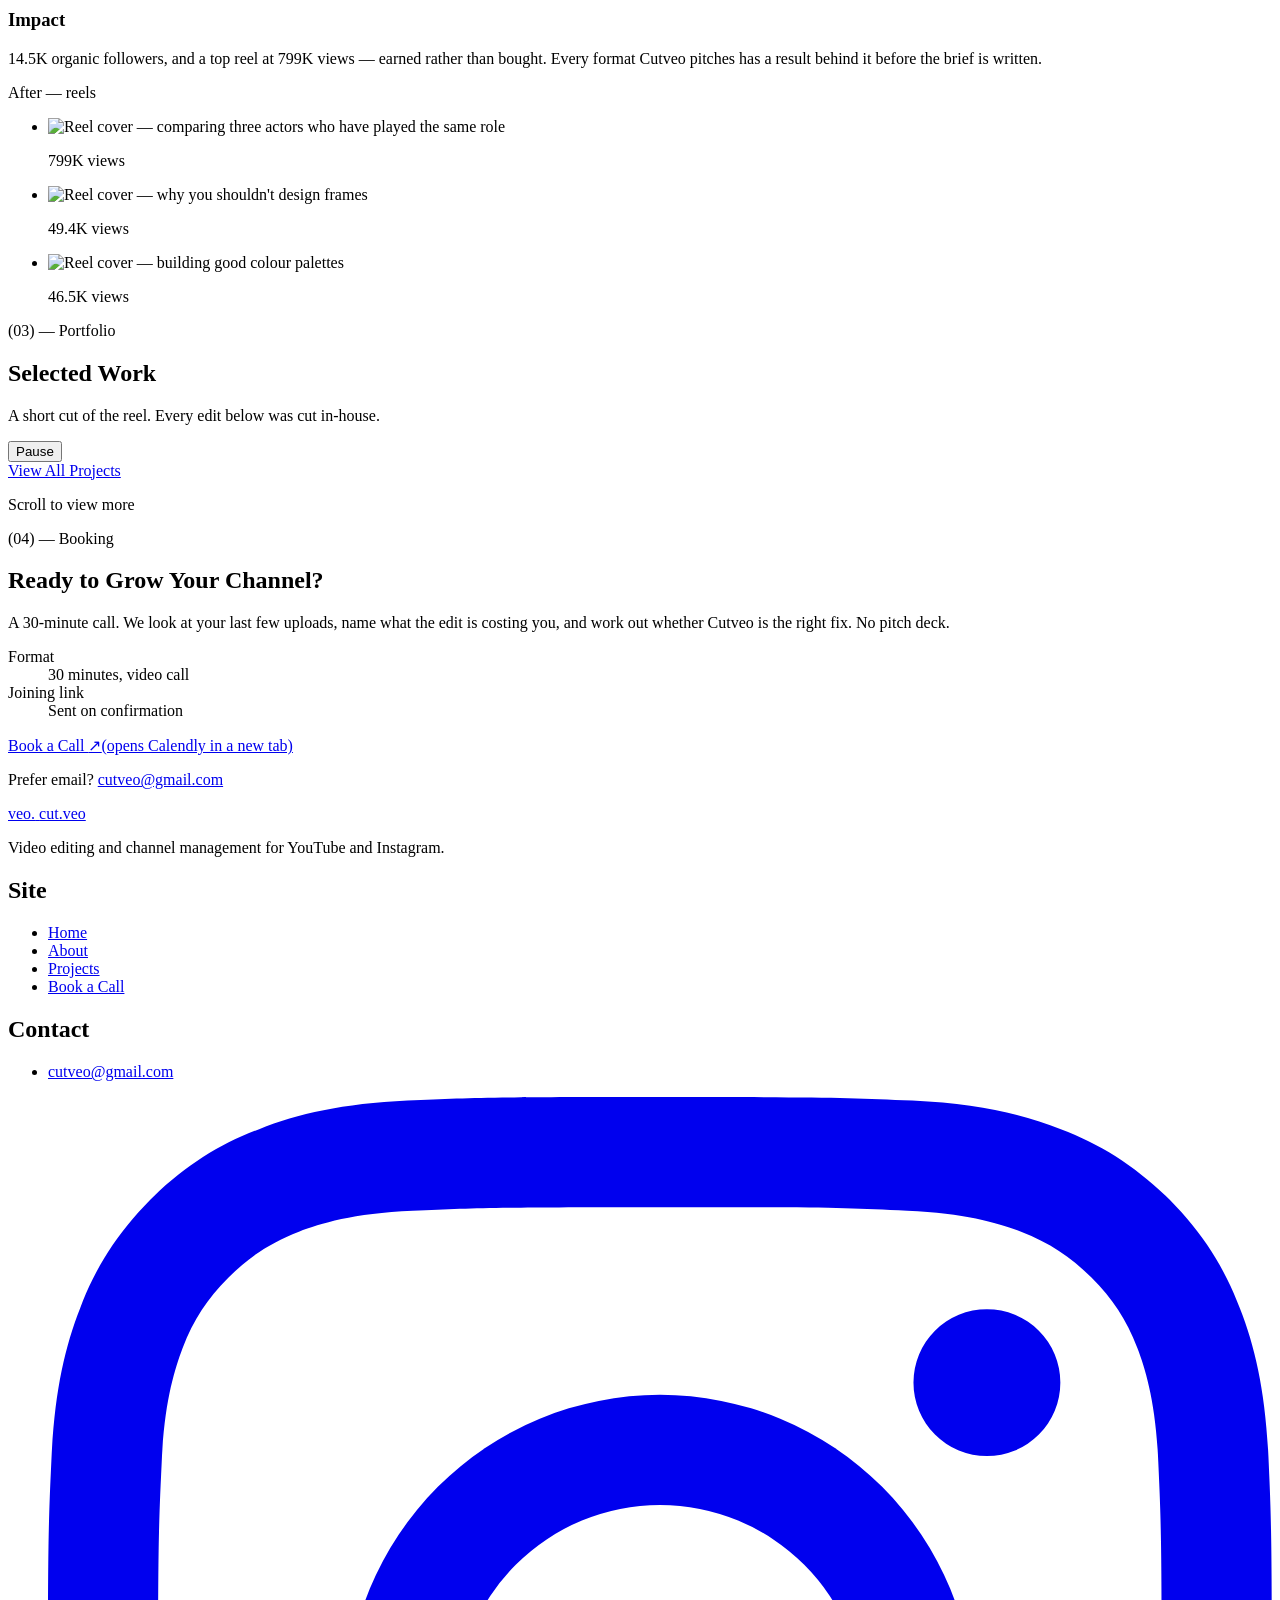
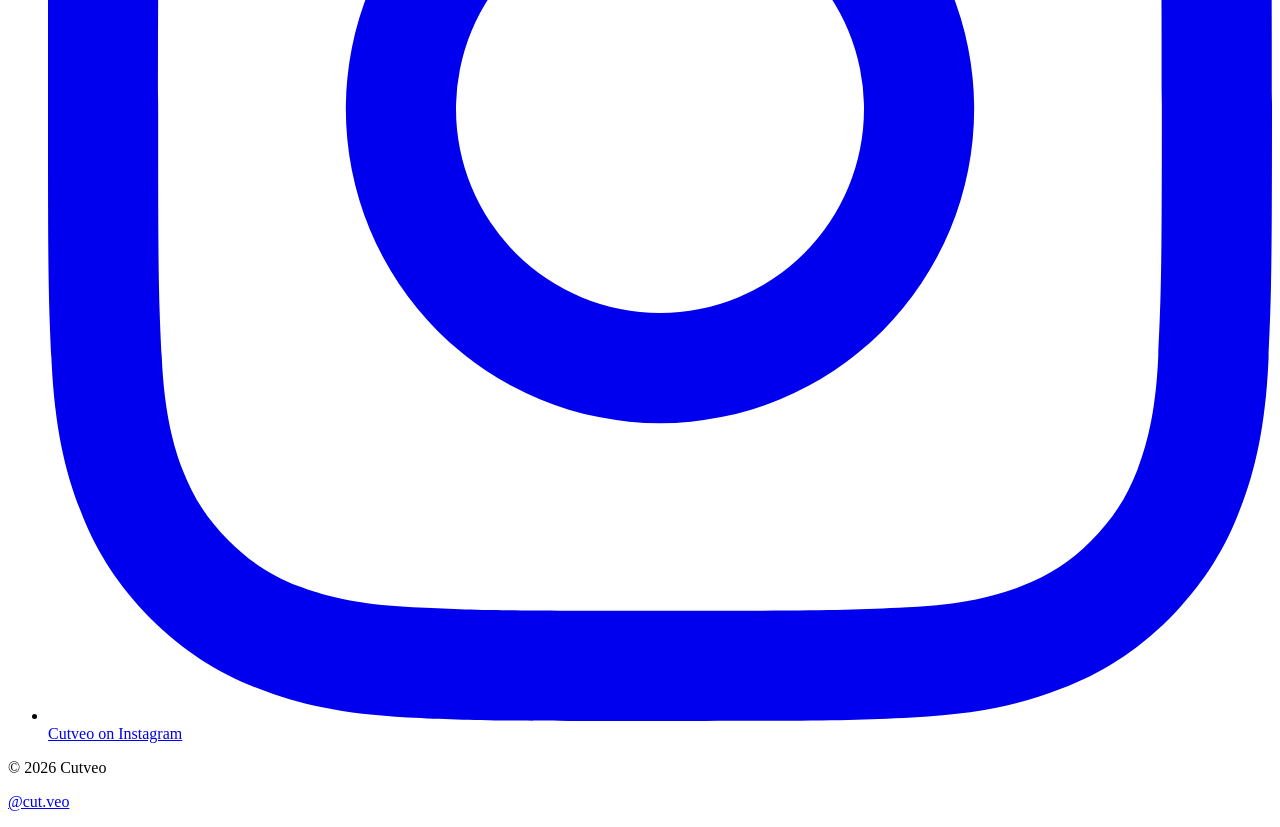
==== commit e5ab7c93: "index.html" ====
--- a/index.html
+++ b/index.html
@@ -1,564 +1,415 @@
 <!DOCTYPE html>
 <html lang="en">
 <head>
-<meta charset="UTF-8">
-<meta name="viewport" content="width=device-width, initial-scale=1.0">
-<title>Cutveo — For brands that ship every week</title>
-<meta name="description" content="Cutveo is an edit-first partner for brands and businesses who already have the footage. Short-form, long-form, repurposing and motion — cut, captioned, and shipped on schedule.">
+<meta charset="utf-8">
+<meta name="viewport" content="width=device-width, initial-scale=1">
+<title>Cutveo — Video editing for YouTube and Instagram</title>
+<meta name="description" content="Cutveo edits YouTube and Instagram content for brands and creators who are done losing views to weak cuts.">
+
+<!-- Open Graph. TODO(assets): add assets/og-image.png (1200x630) and set og:image + og:url. -->
+<meta property="og:type" content="website">
+<meta property="og:title" content="Cutveo — Video editing for YouTube and Instagram">
+<meta property="og:description" content="Your footage is fine. The edit is what's costing you views.">
+<meta property="og:site_name" content="Cutveo">
+
+<link rel="icon" href="assets/favicon.svg" type="image/svg+xml">
+<link rel="canonical" href="/">
+
 <link rel="preconnect" href="https://fonts.googleapis.com">
 <link rel="preconnect" href="https://fonts.gstatic.com" crossorigin>
-<link href="https://fonts.googleapis.com/css2?family=Archivo:wght@700;800;900&family=Inter:wght@400;500;600&display=swap" rel="stylesheet">
-<link rel="icon" href="data:image/svg+xml,%3Csvg xmlns='http://www.w3.org/2000/svg' viewBox='0 0 32 32'%3E%3Crect width='32' height='32' rx='8' fill='%233355EE'/%3E%3Crect x='8' y='8' width='16' height='16' rx='4' fill='%2314141C'/%3E%3Ctext x='16' y='21' font-family='Arial' font-weight='900' font-size='11' text-anchor='middle' fill='%23fff'%3Eveo.%3C/text%3E%3C/svg%3E">
-<style>
-  :root{
-    --blue:#3355EE; --ink:#14141C; --paper:#FAFAFB; --mist:#EDEDF1; --slate:#71717F;
-    --ink-card:#1c1c26; --ink-line:#2a2a36;
-  }
-  *{margin:0;padding:0;box-sizing:border-box}
-  html{scroll-behavior:smooth}
-  html{overflow-x:hidden}
-  body{background:var(--paper); color:var(--ink); font-family:'Inter',sans-serif; line-height:1.55; -webkit-font-smoothing:antialiased}
-  .display{font-family:'Archivo',sans-serif; font-weight:900; letter-spacing:-.025em; text-transform:none}
-  .mono{font-family:'Inter',sans-serif; font-weight:600; font-size:.72rem; letter-spacing:.1em; text-transform:uppercase}
-  .wrap{max-width:1180px; margin:0 auto; padding:0 32px}
-  img{display:block; max-width:100%}
-  a{color:inherit}
-  button{font-family:inherit}
-
-  /* ---------- logo ---------- */
-  .logo{font-family:'Archivo',sans-serif; font-weight:900; font-size:1.3rem; text-decoration:none; letter-spacing:-.02em}
-  .logo .veo{color:var(--blue)}
-  .logo.on-dark{color:#fff}
-  .logo.on-light{color:var(--ink)}
-
-  /* ---------- nav ---------- */
-  nav{position:sticky; top:0; z-index:50; background:rgba(20,20,28,.82); backdrop-filter:blur(10px); border-bottom:1px solid var(--ink-line)}
-  .nav-in{display:flex; align-items:center; justify-content:space-between; height:76px}
-  .nav-links{display:flex; gap:32px; font-size:.88rem; color:#c4c4cc}
-  .nav-links a{text-decoration:none; transition:color .15s}
-  .nav-links a:hover{color:#fff}
-  .btn{display:inline-flex; align-items:center; gap:8px; font-weight:600; font-size:.86rem; border:none; cursor:pointer; transition:all .18s; text-decoration:none}
-  .btn-pill-light{background:#fff; color:var(--ink); padding:11px 20px; border-radius:99px}
-  .btn-pill-light:hover{transform:translateY(-2px)}
-  .btn-outline{border:1px solid var(--ink-line); color:#fff; background:transparent; padding:13px 26px; border-radius:99px}
-  .btn-outline:hover{background:#fff; color:var(--ink)}
-  .btn-blue{background:var(--blue); color:#fff; padding:13px 26px; border-radius:10px}
-  .btn-blue:hover{filter:brightness(1.1)}
-  .btn-mist{background:var(--mist); color:var(--ink); padding:13px 26px; border-radius:10px}
-  .btn-mist:hover{background:#e2e2e8}
-  .btn-ink-outline{border:1px solid #d8d8de; color:var(--ink); background:transparent; padding:11px 20px; border-radius:99px; font-size:.8rem}
-  .btn-ink-outline:hover{background:var(--ink); color:#fff; border-color:var(--ink)}
-
-  /* ---------- hero ---------- */
-  .hero{background:var(--ink); position:relative}
-  .hero-banner{position:relative; height:680px; overflow:hidden; background:var(--paper)}
-  .hero-bg-words{position:absolute; top:0; left:32px; bottom:0; width:200px; overflow:hidden; z-index:0}
-  .word-col{display:flex; flex-direction:column; animation:wordscroll 30s linear infinite}
-  .word-col span{font-family:'Archivo',sans-serif; font-weight:900; font-size:2.6rem; line-height:1.28; color:#e4e4e9; white-space:nowrap}
-  @keyframes wordscroll{from{transform:translateY(0)}to{transform:translateY(-50%)}}
-  .hero-note{position:absolute; z-index:3; font-size:.86rem; color:var(--slate); line-height:1.35; max-width:15ch}
-  .note-tr{top:9%; right:6%; text-align:right}
-  .note-mr{top:44%; right:4%}
-  .note-ml{top:60%; left:15%}
-  .note-bc{bottom:23%; right:33%; text-align:right}
-  .hero-object{position:absolute; z-index:1; top:50%; left:50%; transform:translate(-50%,-46%); width:min(50%,560px); filter:drop-shadow(0 24px 30px rgba(20,20,28,.16))}
-  .hero-word{position:absolute; font-family:'Archivo',sans-serif; font-weight:900; letter-spacing:-.03em; color:var(--ink); line-height:.85; z-index:2}
-  .hero-word.we{top:20%; left:12%; font-size:clamp(3rem,8vw,6.4rem)}
-  .hero-cta{position:absolute; z-index:2; top:38%; left:14%}
-  .hero-word.are{top:20%; right:10%; font-size:clamp(3rem,8vw,6.4rem)}
-  .hero-word.tag{bottom:6%; right:6%; font-size:clamp(3.4rem,9vw,7.4rem); display:flex; align-items:flex-start; gap:8px}
-  .hero-word.tag .veo{color:var(--blue)}
-  .hero-word.tag sup{font-family:'Inter',sans-serif; font-weight:600; font-size:1.1rem; color:var(--slate); margin-top:6px}
-  .marquee-strip{background:var(--ink); border-top:1px solid var(--ink-line); border-bottom:1px solid var(--ink-line); padding:34px 0; overflow:hidden; white-space:nowrap}
-  .marquee-track{display:inline-flex; align-items:center; gap:44px; animation:scroll 22s linear infinite}
-  .marquee-track span{display:inline-flex; align-items:center; gap:16px; font-family:'Archivo',sans-serif; font-weight:800; font-size:1.7rem; letter-spacing:-.01em; color:#5c5c68}
-  .marquee-track span b{color:var(--blue); font-size:.8rem}
-  @keyframes scroll{from{transform:translateX(0)}to{transform:translateX(-50%)}}
-
-  /* ---------- we edit ---------- */
-  .weedit{background:var(--ink); padding:96px 0 120px}
-  .weedit-grid{display:grid; grid-template-columns:1fr 1.5fr 1fr; align-items:center; gap:20px}
-  .weedit-big{font-size:clamp(3rem,8vw,6.4rem); color:#fff; line-height:.85}
-  .weedit-big.blue{color:var(--blue); text-align:right}
-  .services-card{background:var(--ink-card); border:1px solid var(--ink-line); border-radius:20px; padding:44px}
-  .services-card .label{color:var(--slate); letter-spacing:.14em}
-  .services-card h2{color:#fff; font-family:'Archivo',sans-serif; font-weight:800; font-size:1.9rem; letter-spacing:-.015em; margin-top:18px; line-height:1.28}
-  .services-list{margin-top:34px; display:grid; grid-template-columns:1fr 1fr; border-top:1px solid var(--ink-line)}
-  .services-list .svc{padding:24px 24px 24px 0; border-bottom:1px solid var(--ink-line)}
-  .services-list .svc:nth-child(odd){border-right:1px solid var(--ink-line); padding-right:24px}
-  .services-list .svc:nth-child(even){padding-left:24px}
-  .services-list .t{color:#fff; font-weight:600; font-size:1.15rem}
-  .services-list .d{color:#8b8b96; font-size:.95rem; margin-top:6px}
-
-  /* ---------- recent edits ---------- */
-  .showcase{background:var(--ink); padding:20px 0 130px; text-align:center; position:relative; overflow:hidden}
-  .showcase-label{color:#8b8b96}
-  .showcase-stack{position:relative; max-width:1180px; height:620px; margin:20px auto 0}
-  .ghost{position:absolute; font-size:clamp(4.5rem,9vw,7.2rem); color:#20202b; white-space:nowrap; z-index:0; left:50%; transform:translateX(-50%)}
-  .ghost.g1{top:32%}
-  .ghost.g2{top:52%}
-  .stack-card{position:absolute; border-radius:14px; overflow:hidden; box-shadow:0 30px 60px rgba(0,0,0,.5)}
-  .stack-card img{width:100%; height:100%; object-fit:cover}
-  .sc1{left:9%; top:22%; width:19%; height:52%; transform:rotate(-8deg); z-index:1;
-    background:#0c0c14;
-    background-image:repeating-linear-gradient(179deg, rgba(90,120,255,.55) 0px, rgba(90,120,255,.35) 1px, transparent 1.5px, transparent 7px),
-                      repeating-linear-gradient(1deg, rgba(90,120,255,.25) 0px, transparent 1px, transparent 11px)}
-  .sc2{left:17%; top:46%; width:16%; height:42%; transform:rotate(6deg); z-index:2;
-    background:linear-gradient(135deg,#101a4a 0%,#2946d9 32%,#6d8bff 55%,#2946d9 76%,#0e1640 100%);
-    background-image:linear-gradient(135deg,#101a4a 0%,#2946d9 32%,#6d8bff 55%,#2946d9 76%,#0e1640 100%),
-                      repeating-linear-gradient(45deg, rgba(255,255,255,.08) 0 2px, transparent 2px 7px)}
-  .sc3{right:14.5%; top:41%; width:16.5%; height:44%; transform:rotate(-4deg); z-index:2;
-    background:linear-gradient(to bottom,#eeeef2 0%,#eeeef2 50%,#101018 50%,#101018 100%)}
-  .note-card{position:absolute; right:9%; top:20%; z-index:3; background:#fff; color:var(--ink); border-radius:12px; padding:20px 26px; transform:rotate(4deg); box-shadow:0 20px 40px rgba(0,0,0,.4); text-align:left}
-  .note-card .t{font-weight:700; font-size:1.15rem}
-  .note-card .d{color:var(--slate); font-size:.88rem; margin-top:4px}
-
-  /* ---------- results ---------- */
-  .results{background:var(--ink); padding:0 0 130px; text-align:center}
-  .results h2{font-size:clamp(1.8rem,3.8vw,2.6rem); color:#fff}
-  .results .sub{color:#8b8b96; margin-top:10px; font-size:1.02rem}
-  .results-row{margin-top:64px; display:flex; align-items:center; justify-content:center; overflow:visible}
-  .r-item{position:relative; flex-shrink:0; height:260px; width:150px; border-radius:999px; border:1px solid var(--ink-line); background:transparent; margin-left:-20px; overflow:hidden; cursor:pointer; z-index:1; text-decoration:none;
-    transition:width .45s cubic-bezier(.65,0,.35,1), border-radius .45s cubic-bezier(.65,0,.35,1), border-color .35s, background-color .35s, box-shadow .45s}
-  .r-item:first-child{margin-left:0}
-  .r-item .r-vert, .r-item .r-circle{position:absolute; inset:0; display:flex; align-items:center; justify-content:center; transition:opacity .3s ease}
-  .r-item .r-vert{writing-mode:vertical-rl; transform:rotate(180deg); font-family:'Archivo',sans-serif; font-weight:800; font-size:.68rem; letter-spacing:.08em; color:#c4c4cc; text-transform:uppercase; opacity:1}
-  .r-item .r-circle{flex-direction:column; opacity:0; padding:0 22px; text-align:center}
-  .r-item .r-circle .k{font-family:'Inter',sans-serif; font-weight:600; font-size:.68rem; letter-spacing:.08em; text-transform:uppercase; color:var(--slate)}
-  .r-item .r-circle .v{font-family:'Archivo',sans-serif; font-weight:800; font-size:1.2rem; margin-top:8px; line-height:1.25; color:var(--ink)}
-
-  /* default state: the CTA item is the circle, others are pills */
-  .r-item.is-cta{width:260px; border-radius:50%; background:#fff; border-color:transparent; z-index:2; box-shadow:0 20px 50px rgba(0,0,0,.35)}
-  .r-item.is-cta .r-vert{opacity:0}
-  .r-item.is-cta .r-circle{opacity:1}
-
-  /* hovering the row: everyone reverts to pill... */
-  .results-row:hover .r-item{width:150px; border-radius:999px; background:transparent; border-color:var(--ink-line); z-index:1; box-shadow:none}
-  .results-row:hover .r-item .r-vert{opacity:1}
-  .results-row:hover .r-item .r-circle{opacity:0}
-
-  /* ...except whichever pill is actually hovered, which blooms into the circle */
-  .results-row:hover .r-item:hover{width:260px; border-radius:50%; background:#fff; border-color:transparent; z-index:2; box-shadow:0 20px 50px rgba(0,0,0,.35)}
-  .results-row:hover .r-item:hover .r-vert{opacity:0}
-  .results-row:hover .r-item:hover .r-circle{opacity:1}
-
-  /* ---------- pricing ---------- */
-  .pricing-sheet{background:var(--paper); border-radius:32px 32px 0 0; margin-top:-40px; position:relative; z-index:10; padding:90px 0 70px}
-  .pricing-label{color:var(--blue); text-align:center; display:block}
-  .pricing-sheet h2{text-align:center; font-size:clamp(1.7rem,4vw,2.5rem); margin-top:14px}
-  .price-grid{margin-top:52px; display:grid; grid-template-columns:repeat(3,1fr); gap:22px; align-items:stretch}
-  .price-card{background:var(--paper); border:1px solid #e3e3e9; border-radius:16px; padding:30px; display:flex; flex-direction:column; position:relative}
-  .price-card.pop{background:var(--ink); border-color:var(--ink)}
-  .price-card .badge{position:absolute; top:-13px; left:30px; background:var(--blue); color:#fff; font-family:'Archivo',sans-serif; font-weight:800; font-size:.65rem; letter-spacing:.06em; padding:6px 14px; border-radius:99px}
-  .price-card .plan{font-weight:600; color:var(--slate)}
-  .price-card.pop .plan{color:#c4c4cc}
-  .price-card .amt-row{display:flex; align-items:baseline; gap:10px; margin-top:10px; flex-wrap:wrap}
-  .price-card .was{font-family:'Inter',sans-serif; font-weight:600; font-size:1.1rem; color:#b7b7c0; text-decoration:line-through}
-  .price-card.pop .was{color:#54545f}
-  .price-card .amt{font-family:'Archivo',sans-serif; font-weight:900; font-size:2.1rem}
-  .price-card.pop .amt{color:#fff}
-  .price-card .amt sub{font-family:'Inter',sans-serif; font-weight:500; font-size:.9rem; color:var(--slate); vertical-align:baseline}
-  .price-card .launch-note{margin-top:6px; font-family:'Inter',sans-serif; font-weight:600; font-size:.74rem; letter-spacing:.03em; color:var(--blue)}
-  .price-card.pop .launch-note{color:#9db2ff}
-  .price-card .desc{color:var(--ink); font-weight:600; font-size:.92rem; margin-top:18px}
-  .price-card.pop .desc{color:#fff}
-  .price-card .features{list-style:none; margin-top:14px; display:flex; flex-direction:column; gap:10px; flex:1}
-  .price-card .features li{position:relative; padding-left:20px; color:var(--slate); font-size:.86rem; line-height:1.4}
-  .price-card.pop .features li{color:#a9a9b4}
-  .price-card .features li::before{content:'\2713'; position:absolute; left:0; top:0; color:var(--blue); font-weight:700; font-size:.8rem}
-  .price-card .best-for{margin-top:18px; padding-top:16px; border-top:1px solid #e8e8ee; font-size:.8rem; color:var(--slate)}
-  .price-card.pop .best-for{border-color:var(--ink-line); color:#a9a9b4}
-  .price-card .best-for b{color:var(--ink); font-weight:600}
-  .price-card.pop .best-for b{color:#fff}
-  .price-card .btn{width:100%; justify-content:center; margin-top:22px}
-  .quote-prompt{margin-top:38px; display:flex; align-items:center; justify-content:space-between; gap:20px; flex-wrap:wrap; background:var(--mist); border-radius:16px; padding:26px 32px}
-  .quote-prompt .t{font-family:'Archivo',sans-serif; font-weight:800; font-size:1.15rem; letter-spacing:-.01em}
-  .quote-prompt .d{color:var(--slate); font-size:.88rem; margin-top:4px}
-
-  /* ---------- custom quote ---------- */
-  .quote{background:var(--paper); padding:0 0 100px}
-  .quote-card{max-width:760px; margin:0 auto; background:var(--mist); border-radius:24px; padding:48px}
-  .quote-card .k{color:var(--blue); text-align:center; display:block}
-  .quote-card h2{text-align:center; font-size:clamp(1.5rem,3.4vw,2.1rem); margin-top:12px}
-  .quote-card .sub{text-align:center; color:var(--slate); margin-top:10px; font-size:.94rem}
-  .quote-form{margin-top:38px; display:flex; flex-direction:column; gap:26px}
-  .field-row{display:grid; grid-template-columns:1fr 1fr; gap:20px}
-  .field label{display:flex; justify-content:space-between; align-items:baseline; font-weight:600; font-size:.86rem; color:var(--ink)}
-  .field label .val{font-family:'Archivo',sans-serif; font-weight:800; color:var(--blue)}
-  .field input[type=range]{width:100%; margin-top:12px; accent-color:var(--blue); cursor:pointer}
-  .field input[type=text], .field input[type=email], .field input[type=number]{width:100%; margin-top:10px; padding:13px 16px; border-radius:10px; border:1px solid #dcdce3; background:#fff; font-family:'Inter',sans-serif; font-size:.92rem; color:var(--ink)}
-  .field input:focus{outline:2px solid var(--blue); outline-offset:1px}
-  .budget-field{position:relative}
-  .budget-field .prefix{position:absolute; left:16px; top:44px; color:var(--slate); font-size:.92rem}
-  .field.budget-field input[type=number]{padding-left:30px}
-  .quote-submit{margin-top:6px; width:100%; justify-content:center; padding:15px 26px; font-size:.92rem}
-  .quote-success{display:none; margin-top:38px; text-align:center; background:#fff; border:1px solid #dcdce3; border-radius:16px; padding:32px}
-  .quote-success .t{font-family:'Archivo',sans-serif; font-weight:800; font-size:1.1rem}
-  .quote-success .d{color:var(--slate); font-size:.88rem; margin-top:6px}
-  .quote-card.is-sent .quote-form{display:none}
-  .quote-card.is-sent .quote-success{display:block}
-
-  /* ---------- about ---------- */
-  .about{padding:100px 0}
-  .about-grid{display:grid; grid-template-columns:1fr 1fr; gap:50px; align-items:center}
-  .about-label{color:var(--blue)}
-  .about h2{font-size:clamp(1.7rem,4vw,2.5rem); margin-top:12px; line-height:1.15}
-  .about p{color:var(--slate); margin-top:16px; max-width:44ch}
-  .about-img{border-radius:18px; overflow:hidden; aspect-ratio:4/3}
-  .about-img img{width:100%; height:100%; object-fit:cover}
-
-  /* ---------- final cta ---------- */
-  .final-cta{padding:40px 0 120px; text-align:center}
-  .final-cta .label{color:var(--blue); display:block}
-  .final-cta h2{font-size:clamp(1.8rem,4.6vw,3rem); margin-top:14px; max-width:18ch; margin-left:auto; margin-right:auto}
-  .final-cta .sub{color:var(--slate); margin-top:14px}
-  .final-cta .btn-row{margin-top:30px; display:flex; gap:14px; justify-content:center; flex-wrap:wrap}
-  .final-cta .btn-outline-light{border:1px solid #d8d8de; color:var(--ink); background:#fff; padding:13px 26px; border-radius:10px; font-weight:600; font-size:.86rem}
-
-  /* ---------- footer ---------- */
-  footer{background:var(--mist); padding:0 0 0}
-  .footer-in{display:flex; align-items:center; justify-content:space-between; padding:26px 0; flex-wrap:wrap; gap:14px}
-  .footer-copy{color:var(--slate); font-size:.82rem}
-  .footer-social{display:flex; gap:22px; font-size:.82rem; color:var(--slate)}
-  .footer-social a{text-decoration:none; transition:color .15s}
-  .footer-social a:hover{color:var(--ink)}
-
-  @media (max-width:900px){
-    .nav-links{display:none}
-    .hero-banner{height:auto; min-height:520px; padding:70px 20px 40px}
-    .hero-bg-words{display:none}
-    .hero-note{display:none}
-    .hero-object{position:static; transform:none; width:70%; margin:20px auto; display:block}
-    .hero-word{position:static; text-align:center; display:block; margin:0 auto}
-    .hero-word.tag{justify-content:center; margin-top:10px}
-    .hero-cta{position:static; display:table; margin:16px auto 0}
-    .weedit-grid{grid-template-columns:1fr; text-align:center}
-    .weedit-big.blue{text-align:center}
-    .services-list{grid-template-columns:1fr}
-    .services-list .svc:nth-child(odd){border-right:none; padding-right:0}
-    .services-list .svc:nth-child(even){padding-left:0}
-    .ghost{display:none}
-    .showcase-stack{height:340px}
-    .note-card{display:none}
-    .results-row{flex-direction:column; gap:16px}
-    .r-item{margin-left:0; width:260px}
-    .r-item:not(.is-cta){height:70px; border-radius:35px}
-    .r-item:not(.is-cta) .r-vert{writing-mode:horizontal-tb; transform:none}
-    .results-row:hover .r-item{width:260px}
-    .results-row:hover .r-item:not(.is-cta):hover{height:70px; border-radius:35px}
-    .results-row:hover .r-item:not(.is-cta):hover .r-vert{writing-mode:horizontal-tb; transform:none; opacity:1}
-    .results-row:hover .r-item:not(.is-cta):hover .r-circle{opacity:0}
-    .price-grid{grid-template-columns:1fr}
-    .quote-prompt{flex-direction:column; text-align:center}
-    .quote-card{padding:32px 24px}
-    .field-row{grid-template-columns:1fr}
-    .about-grid{grid-template-columns:1fr}
-  }
-</style>
+<link href="https://fonts.googleapis.com/css2?family=Instrument+Sans:wght@600;700&family=Inter:wght@400;500;600&family=JetBrains+Mono:wght@400;500&display=swap" rel="stylesheet">
+
+<link rel="stylesheet" href="css/styles.css">
 </head>
 <body>
 
-<nav>
-  <div class="wrap nav-in">
-    <a class="logo on-dark" href="#top">cut<span class="veo">veo.</span></a>
-    <div class="nav-links">
-      <a href="#services">Services</a>
-      <a href="#work">Work</a>
-      <a href="#pricing">Pricing</a>
-      <a href="#about">About</a>
-    </div>
-    <a class="btn btn-pill-light" href="#contact">Book a call</a>
+<a class="skip-link" href="#main">Skip to content</a>
+
+<!-- ══ HEADER ══ Keep in sync with about.html / projects.html (see partials/header.html) ══ -->
+<header class="site-header">
+  <div class="container site-header__inner">
+    <a class="logo" href="index.html" aria-label="Cutveo — home">
+      <span class="logo-mark" aria-hidden="true">veo.</span>
+      <span>cut.veo</span>
+    </a>
+
+    <p class="mono site-header__meta">Video editing &amp; channel management</p>
+
+    <button class="nav-toggle" type="button" aria-expanded="false" aria-controls="nav-overlay">
+      <span class="nav-toggle__bars" aria-hidden="true"></span>
+      <span class="sr-only">Open menu</span>
+    </button>
+
+    <nav class="site-nav" id="site-nav" aria-label="Main">
+      <ul class="site-nav__list">
+        <li><a class="site-nav__link" href="index.html" aria-current="page">Home</a></li>
+        <li><a class="site-nav__link" href="about.html">About</a></li>
+        <li><a class="site-nav__link" href="projects.html">Projects</a></li>
+      </ul>
+      <a class="btn btn--primary btn--sm" href="#book">Book a Call</a>
+    </nav>
   </div>
-</nav>
-
-<main id="top">
-
-  <!-- HERO -->
-  <section class="hero">
-    <div class="hero-banner">
-      <div class="hero-bg-words" aria-hidden="true">
-        <div class="word-col">
-          <span>Edit</span><span>Cut</span><span>Caption</span><span>Motion</span><span>Repurpose</span><span>Short-form</span><span>Long-form</span><span>Retention</span><span>Ship</span>
-          <span>Edit</span><span>Cut</span><span>Caption</span><span>Motion</span><span>Repurpose</span><span>Short-form</span><span>Long-form</span><span>Retention</span><span>Ship</span>
-        </div>
-      </div>
-
-      <div class="hero-note note-tr">Cut for retention.</div>
-      <div class="hero-note note-mr">Shipped weekly.</div>
-      <div class="hero-note note-ml">Pssst &mdash; your footage is fine.</div>
-      <div class="hero-note note-bc">The edit is what's costing you views.</div>
-
-      <img class="hero-object" src="images/h-object.png" alt="Abstract 3D sculptural render">
-
-      <div class="hero-word we display">We</div>
-      <a class="btn btn-ink-outline hero-cta" href="#contact">Book a call &rarr;</a>
-      <div class="hero-word are display">Are</div>
-      <div class="hero-word tag display">cut<span class="veo">veo.</span><sup>[26]</sup></div>
-    </div>
-
-    <div class="marquee-strip">
-      <div class="marquee-track">
-        <span>SHORT-FORM <b>&#8226;</b></span>
-        <span>LONG-FORM <b>&#8226;</b></span>
-        <span>REPURPOSING <b>&#8226;</b></span>
-        <span>MOTION &amp; CAPTIONS <b>&#8226;</b></span>
-        <span>SHORT-FORM <b>&#8226;</b></span>
-        <span>LONG-FORM <b>&#8226;</b></span>
-        <span>REPURPOSING <b>&#8226;</b></span>
-        <span>MOTION &amp; CAPTIONS <b>&#8226;</b></span>
-      </div>
-    </div>
-  </section>
-
-  <!-- WE EDIT -->
-  <section class="weedit" id="services">
-    <div class="wrap weedit-grid">
-      <div class="weedit-big display">WE</div>
-      <div class="services-card">
-        <div class="mono label">[ Services ]</div>
-        <h2>Cutveo is where raw clips become content that holds attention &mdash; cut, captioned, and shipped on schedule.</h2>
-        <div class="services-list">
-          <div class="svc">
-            <div class="t">Short-form editing</div>
-            <div class="d">Reels, TikToks, Shorts cut for retention.</div>
-          </div>
-          <div class="svc">
-            <div class="t">Long-form / YouTube</div>
-            <div class="d">Full episodes, paced and thumbnail-ready.</div>
-          </div>
-          <div class="svc">
-            <div class="t">Repurposing</div>
-            <div class="d">One shoot becomes a week of clips.</div>
-          </div>
-          <div class="svc">
-            <div class="t">Motion &amp; captions</div>
-            <div class="d">On-brand graphics and sound design.</div>
-          </div>
-        </div>
-      </div>
-      <div class="weedit-big display blue">EDIT.</div>
-    </div>
-  </section>
-
-  <!-- RECENT EDITS -->
-  <section class="showcase" id="work">
-    <div class="wrap">
-      <div class="mono showcase-label">[ Recent edits ]</div>
-      <div class="showcase-stack">
-        <div class="ghost display g1">RETENTION</div>
-        <div class="ghost display g2">WATCH-TIME VIEWS</div>
-        <div class="stack-card sc1"></div>
-        <div class="stack-card sc2"></div>
-        <div class="stack-card sc3"></div>
-        <div class="note-card">
-          <div class="t">Brand A &mdash; Reel series</div>
-          <div class="d">short-form / weekly</div>
-        </div>
-      </div>
-    </div>
-  </section>
-
-  <!-- RESULTS -->
-  <section class="results">
-    <div class="wrap">
-      <h2 class="display">Results follow us.</h2>
-      <div class="sub">It's kind of the point.</div>
-      <div class="results-row">
-        <div class="r-item">
-          <div class="r-vert">48H Turnaround</div>
-          <div class="r-circle"><div class="k">Turnaround</div><div class="v">48 Hours</div></div>
-        </div>
-        <div class="r-item">
-          <div class="r-vert">1 Dedicated Editor</div>
-          <div class="r-circle"><div class="k">Your editor</div><div class="v">1 Dedicated Editor</div></div>
-        </div>
-        <a class="r-item is-cta" href="#contact">
-          <div class="r-vert">Book a call</div>
-          <div class="r-circle"><div class="k">Book a call</div><div class="v">First edit this week</div></div>
+</header>
+
+<!-- ══ OVERLAY MENU ══ Mobile only. Keep in sync across pages. ══ -->
+<div class="nav-overlay" id="nav-overlay" aria-hidden="true">
+  <div class="container nav-overlay__bar">
+    <a class="logo logo--on-dark" href="index.html" aria-label="Cutveo — home">
+      <span class="logo-mark" aria-hidden="true">veo.</span>
+      <span>cut.veo</span>
+    </a>
+    <button class="nav-overlay__close" type="button">
+      <span aria-hidden="true">&times;</span>
+      <span class="sr-only">Close menu</span>
+    </button>
+  </div>
+
+  <nav class="container" aria-label="Menu">
+    <ul class="nav-overlay__list">
+      <li><a class="nav-overlay__link" href="index.html" aria-current="page">Home</a></li>
+      <li><a class="nav-overlay__link" href="about.html">About</a></li>
+      <li><a class="nav-overlay__link" href="projects.html">Projects</a></li>
+      <li><a class="nav-overlay__link" href="index.html#work">Work</a></li>
+      <li><a class="nav-overlay__link" href="index.html#book">Book a Call</a></li>
+    </ul>
+  </nav>
+
+  <div class="container nav-overlay__foot">
+    <p class="mono mono--dark">cut.veo</p>
+    <p class="mono mono--dark">
+      <a href="https://instagram.com/cut.veo" target="_blank" rel="noopener noreferrer">Instagram &#8599;</a>
+    </p>
+  </div>
+</div>
+
+<main id="main">
+
+  <!-- ── Masthead ─────────────────────────────────────────────────────────── -->
+  <!-- The brand field. Runs edge to edge and continues up into the sticky bar,
+       so the nav and this panel read as one plane of colour. -->
+  <section class="masthead">
+    <div class="container">
+      <p class="mono mono-rule masthead__label">
+        <span>Index &mdash; YouTube / Instagram</span>
+      </p>
+
+      <h1 class="masthead__title">Your footage is fine. The edit is what&rsquo;s costing you views.<a
+        class="masthead__badge" href="#work" aria-label="Jump to selected work"><span aria-hidden="true">&darr;</span></a></h1>
+
+      <div class="masthead__body">
+        <div>
+          <p class="masthead__lead">
+            Cutveo edits YouTube and Instagram content for brands and creators who are
+            done losing views to weak cuts.
+          </p>
+          <div class="btn-row">
+            <a class="btn btn--primary" href="#book">Book a Call</a>
+            <a class="btn btn--ghost" href="#work">See the Work</a>
+          </div>
+        </div>
+      </div>
+
+      <!-- Meta columns. Every value here restates content that already exists
+           on the site (About skills, tools, CTA) — nothing is invented, and no
+           placeholder figures are surfaced in the masthead. -->
+      <dl class="masthead__meta">
+        <div>
+          <dt>Platforms</dt>
+          <dd>YouTube<br>Instagram</dd>
+        </div>
+        <div>
+          <dt>Editing</dt>
+          <dd>Long-form<br>Shorts &amp; Reels</dd>
+        </div>
+        <div>
+          <dt>Management</dt>
+          <dd>Packaging<br>Scheduling</dd>
+        </div>
+        <div>
+          <dt>Tools</dt>
+          <dd>Premiere Pro<br>After Effects<br>Photoshop</dd>
+        </div>
+        <div>
+          <dt>Booking</dt>
+          <dd>30-minute<br>intro call</dd>
+        </div>
+      </dl>
+    </div>
+  </section>
+
+  <!-- ── Showreel ─────────────────────────────────────────────────────────── -->
+  <!-- Copy column + frame side by side on desktop (reference the founder
+       supplied), stacking on mobile; type, colour and the embed itself are
+       Cutveo's own. Heading/subhead are a first draft — said to be
+       changeable, so edit freely. -->
+  <section class="section showreel" aria-labelledby="showreel-heading">
+    <div class="container">
+      <div class="showreel__grid">
+        <div class="showreel__copy">
+          <p class="mono mono-rule showreel__label"><span>(01) &mdash; Showreel</span></p>
+
+          <h2 id="showreel-heading" class="showreel__title">This is the edit. Judge it yourself.</h2>
+          <p class="lead showreel__lead">
+            No voiceover, no pitch &mdash; just the cuts. If the pacing works for
+            you, the call below is the next step.
+          </p>
+
+          <div class="showreel__cta">
+            <a class="btn btn--primary btn--lg" href="#book">Book a Call</a>
+          </div>
+        </div>
+
+        <div class="showreel__frame">
+          <div class="reel" id="showreel-embed"></div>
+        </div>
+      </div>
+    </div>
+  </section>
+
+  <!-- ── Case Study ───────────────────────────────────────────────────────── -->
+  <!-- Structured after a reference the founder supplied: subject + headline
+       figures up top, then Before / What we did / Impact side by side, with a
+       row of reels under each column. Styling is Cutveo's own throughout.
+       The account is the founder's personal one (@kumarrujjawal), not
+       @cut.veo — see the README's Resolved section for the anonymity call
+       that made showing the handle acceptable here. -->
+  <section class="section section--alt case-study" aria-labelledby="case-study-heading">
+    <div class="container">
+      <p class="mono mono-rule section-head__label"><span>(02) &mdash; Case Study</span></p>
+
+      <div class="case-study__masthead">
+        <div>
+          <h2 id="case-study-heading" class="case-study__subject">@kumarrujjawal</h2>
+          <!-- TODO(content): role line is a draft — confirm the wording. -->
+          <p class="mono case-study__role">Video editor &mdash; Instagram</p>
+        </div>
+
+        <!-- Headline figures, rendered from CASE_STUDY_STATS in
+             js/experience.js so the numbers live in one place. -->
+        <ul class="case-study__figures" id="case-study-stats" aria-label="@kumarrujjawal at a glance"></ul>
+      </div>
+
+      <hr class="divider">
+
+      <div class="case-study__grid">
+        <div class="case-study__col">
+          <h3 class="mono case-study__col-head">Before</h3>
+          <!-- TODO(content): DRAFT. Says only what the supplied figures already
+               establish (self-produced, no ad spend). The actual starting point
+               — how long the account had been running, what it sat at, what
+               wasn't working — is not known here. Replace once confirmed. -->
+          <p>
+            No budget, no team, no paid distribution &mdash; one editor testing
+            formats on their own account, with nothing to fall back on when a
+            cut failed to hold attention.
+          </p>
+
+          <div class="case-study__reels">
+            <p class="mono case-study__reels-label">Before &mdash; reels</p>
+            <ul class="case-study__reel-grid" aria-label="Reels before">
+              <li class="case-study__reel-slot">
+                <img src="assets/case-study/reel-before-mistakes.jpg" alt="Reel cover — mistakes to avoid as a beginner" loading="lazy">
+                <p class="mono case-study__reel-views">7,882 views</p>
+              </li>
+              <li class="case-study__reel-slot">
+                <img src="assets/case-study/reel-before-own-videos.jpg" alt="Reel cover — create your own videos" loading="lazy">
+                <p class="mono case-study__reel-views">5,670 views</p>
+              </li>
+              <li class="case-study__reel-slot">
+                <img src="assets/case-study/reel-before-jl-cut.jpg" alt="Reel cover — J and L cuts explained simply" loading="lazy">
+                <p class="mono case-study__reel-views">8,322 views</p>
+              </li>
+            </ul>
+          </div>
+        </div>
+
+        <div class="case-study__col">
+          <h3 class="mono case-study__col-head">What we did</h3>
+          <!-- Each bullet restates something the supplied figures already
+               carry — nothing here claims a tactic that isn't evidenced. -->
+          <ul class="case-study__did">
+            <li>Ideation, edit, packaging and posting &mdash; every step handled in-house.</li>
+            <li>Each format proved on this account before it was pitched to a client.</li>
+            <li>No paid promotion at any point &mdash; the edit had to carry the reach by itself.</li>
+          </ul>
+
+          <h3 class="mono case-study__col-head">Impact</h3>
+          <p>
+            14.5K organic followers, and a top reel at 799K views &mdash; earned
+            rather than bought. Every format Cutveo pitches has a result behind
+            it before the brief is written.
+          </p>
+
+          <div class="case-study__reels">
+            <p class="mono case-study__reels-label">After &mdash; reels</p>
+            <ul class="case-study__reel-grid" aria-label="Reels after">
+              <li class="case-study__reel-slot">
+                <img src="assets/case-study/reel-actors.jpg" alt="Reel cover — comparing three actors who have played the same role" loading="lazy">
+                <p class="mono case-study__reel-views">799K views</p>
+              </li>
+              <li class="case-study__reel-slot">
+                <img src="assets/case-study/reel-frames.jpg" alt="Reel cover — why you shouldn't design frames" loading="lazy">
+                <p class="mono case-study__reel-views">49.4K views</p>
+              </li>
+              <li class="case-study__reel-slot">
+                <img src="assets/case-study/reel-palettes.jpg" alt="Reel cover — building good colour palettes" loading="lazy">
+                <p class="mono case-study__reel-views">46.5K views</p>
+              </li>
+            </ul>
+          </div>
+        </div>
+      </div>
+    </div>
+  </section>
+
+  <!-- ── Tools & AI band ──────────────────────────────────────────────────── -->
+  <!-- Full-bleed, brand-blue, travelling right to left — every entry in
+       STANDARD_TOOLS and AI_TOOLS (js/experience.js) rendered as plain text.
+       See js/tools-band.js.
+       TODO(a11y): no visible pause control — removed on request. WCAG 2.2.2
+       calls for one on anything that moves on its own past five seconds; the
+       reel strip elsewhere on this page still has its Pause button. This band
+       only auto-pauses for visitors whose OS has prefers-reduced-motion on. -->
+  <section class="tools-band" data-paused="false" aria-label="Tools and AI we use">
+    <div id="tools-band-mount"></div>
+  </section>
+
+  <!-- ── Selected Work ────────────────────────────────────────────────────── -->
+  <section class="section" id="work" aria-labelledby="work-heading">
+    <div class="container">
+      <p class="mono mono-rule section-head__label">
+        <span>(03) &mdash; Portfolio</span>
+      </p>
+
+      <!-- Oversized ghosted heading used as a graphic layer. -->
+      <h2 id="work-heading" class="ghost-head">Selected Work</h2>
+
+      <div class="reel-wall__head">
+        <p class="lead" style="max-width: 30rem;">
+          A short cut of the reel. Every edit below was cut in-house.
+        </p>
+        <!-- Required by WCAG 2.2.2: the strip never stops on its own. -->
+        <button class="reel-toggle" type="button" id="reel-toggle" aria-pressed="false"
+                aria-controls="reel-wall">Pause</button>
+      </div>
+
+    </div>
+
+    <!-- Full-bleed strip: sits outside the container so tiles run in from the
+         viewport edge. Rendered from the REELS array in js/reels.js.
+         TODO(content): every tile is a placeholder rectangle until real clips
+         are dropped in — see the header comment in js/reels.js. -->
+    <div class="reel-wall" id="reel-wall" data-paused="false" role="img"
+         aria-label="Showreel strip — vertical clips passing right to left"></div>
+
+    <div class="container">
+      <div class="grid-footer">
+        <a class="link-arrow" href="projects.html">View All Projects</a>
+        <p class="mono">Scroll to view more</p>
+      </div>
+    </div>
+  </section>
+
+  <!-- ══ CTA / BOOKING ══ Keep in sync across pages (see partials/cta.html) ══ -->
+  <section class="section cta" id="book" aria-labelledby="book-heading">
+    <div class="container container--narrow">
+      <div class="section-head section-head--center">
+        <p class="mono mono--dark section-head__label">(04) &mdash; Booking</p>
+        <h2 id="book-heading">Ready to Grow Your Channel?</h2>
+        <p class="lead">
+          A 30-minute call. We look at your last few uploads, name what the edit is
+          costing you, and work out whether Cutveo is the right fix. No pitch deck.
+        </p>
+      </div>
+
+      <!-- Booking is a direct link, not an inline widget. It works with JS
+           disabled, pulls in no third-party script, and can't be clipped by an
+           iframe that sizes itself. Event: Calendly "30 Minute - Intro call". -->
+      <div class="booking">
+        <dl class="booking__meta">
+          <div>
+            <dt>Format</dt>
+            <dd>30 minutes, video call</dd>
+          </div>
+          <div>
+            <dt>Joining link</dt>
+            <dd>Sent on confirmation</dd>
+          </div>
+        </dl>
+
+        <a class="btn btn--on-dark btn--lg" href="https://calendly.com/cutveo/30min"
+           target="_blank" rel="noopener noreferrer">
+          Book a Call <span aria-hidden="true">&#8599;</span><span class="sr-only">(opens Calendly in a new tab)</span>
         </a>
-        <div class="r-item">
-          <div class="r-vert">2 Revisions</div>
-          <div class="r-circle"><div class="k">Included</div><div class="v">2 Revisions</div></div>
-        </div>
-        <div class="r-item">
-          <div class="r-vert">0 Contracts</div>
-          <div class="r-circle"><div class="k">No lock-in</div><div class="v">0 Contracts</div></div>
-        </div>
-      </div>
-    </div>
-  </section>
-
-  <!-- PRICING -->
-  <section class="pricing-sheet" id="pricing">
-    <div class="wrap">
-      <span class="mono pricing-label">Pricing</span>
-      <h2 class="display">Simple plans, no surprise scope.</h2>
-      <div class="price-grid">
-        <div class="price-card">
-          <div class="plan">Long-Form</div>
-          <div class="amt-row"><span class="was">$1,200</span><span class="amt">$800<sub>/mo</sub></span></div>
-          <div class="launch-note">Founding-client launch price</div>
-          <div class="desc">4 long-form videos / month</div>
-          <ul class="features">
-            <li>Story-driven edit, captions, B-roll, music, audio cleanup, motion graphics</li>
-            <li>Color grade + sound design</li>
-            <li>2 revision rounds &middot; 4-day turnaround</li>
-          </ul>
-          <div class="best-for"><b>Best for:</b> creators focused on YouTube growth</div>
-          <button class="btn btn-mist">Get started</button>
-        </div>
-
-        <div class="price-card">
-          <div class="plan">Short-Form</div>
-          <div class="amt-row"><span class="was">$1,050</span><span class="amt">$700<sub>/mo</sub></span></div>
-          <div class="launch-note">Founding-client launch price</div>
-          <div class="desc">15 short-form videos / month</div>
-          <ul class="features">
-            <li>Reels / Shorts / TikTok &mdash; hook-first edits, captions, punchy pacing, sound design</li>
-            <li>Repurposed from your footage or filmed content</li>
-            <li>1 revision round &middot; 3-day turnaround</li>
-          </ul>
-          <div class="best-for"><b>Best for:</b> creators building reach and posting daily</div>
-          <button class="btn btn-mist">Get started</button>
-        </div>
-
-        <div class="price-card pop">
-          <span class="badge">MOST POPULAR</span>
-          <div class="plan">Full Package</div>
-          <div class="amt-row"><span class="was">$2,000</span><span class="amt">$1,400<sub>/mo</sub></span></div>
-          <div class="launch-note">Founding-client launch price</div>
-          <div class="desc">4 long-form + 15 short-form / month</div>
-          <ul class="features">
-            <li>Everything in both packages above</li>
-            <li>Priority 3-day turnaround</li>
-            <li>Monthly performance check-in</li>
-            <li>Saves $250/mo vs buying both separately</li>
-          </ul>
-          <div class="best-for"><b>Best for:</b> creators running a full content engine</div>
-          <button class="btn btn-blue">Get started</button>
-        </div>
-      </div>
-
-      <div class="quote-prompt">
-        <div>
-          <div class="t">Need a different mix?</div>
-          <div class="d">Tell us your volume and budget &mdash; we'll shape a plan around it.</div>
-        </div>
-        <a class="btn btn-ink-outline" href="#custom-quote">Let's talk &rarr;</a>
-      </div>
-    </div>
-  </section>
-
-  <!-- CUSTOM QUOTE -->
-  <section class="quote" id="custom-quote">
-    <div class="wrap">
-      <div class="quote-card" id="quoteCard">
-        <span class="mono k">Custom quote</span>
-        <h2 class="display">Let's shape a plan around your volume.</h2>
-        <div class="sub">Three quick inputs &mdash; we'll follow up with a plan and a price.</div>
-
-        <form class="quote-form" id="quoteForm" name="quote-request" method="POST" data-netlify="true" netlify-honeypot="bot-field">
-          <input type="hidden" name="form-name" value="quote-request">
-          <p style="position:absolute; left:-9999px">
-            <label>Leave this field empty: <input name="bot-field"></label>
-          </p>
-
-          <div class="field-row">
-            <div class="field">
-              <label for="qLong">Long-form videos / month <span class="val" id="qLongVal">4</span></label>
-              <input type="range" id="qLong" name="long_form_videos" min="0" max="20" value="4">
-            </div>
-            <div class="field">
-              <label for="qShort">Short-form videos / month <span class="val" id="qShortVal">15</span></label>
-              <input type="range" id="qShort" name="short_form_videos" min="0" max="60" value="15">
-            </div>
-          </div>
-
-          <div class="field budget-field">
-            <label for="qBudget">Monthly budget (USD)</label>
-            <span class="prefix">$</span>
-            <input type="number" id="qBudget" name="budget" placeholder="2,000" min="0" step="50">
-          </div>
-
-          <div class="field-row">
-            <div class="field">
-              <label for="qName">Name</label>
-              <input type="text" id="qName" name="name" placeholder="Your name" required>
-            </div>
-            <div class="field">
-              <label for="qEmail">Email</label>
-              <input type="email" id="qEmail" name="email" placeholder="you@brand.com" required>
-            </div>
-          </div>
-
-          <button type="submit" class="btn btn-blue quote-submit">Get my custom quote</button>
-        </form>
-
-        <div class="quote-success">
-          <div class="t">Got it &mdash; thanks!</div>
-          <div class="d">We'll email your custom quote shortly. Talk soon.</div>
-        </div>
-      </div>
-    </div>
-  </section>
-
-  <!-- ABOUT -->
-  <section class="about" id="about">
-    <div class="wrap about-grid">
+      </div>
+
+      <!-- TODO(contact): replace with the real inbox. -->
+      <p class="mono mono--dark cta__alt">
+        <span>Prefer email?</span>
+        <a href="mailto:cutveo@gmail.com">cutveo@gmail.com</a>
+      </p>
+    </div>
+  </section>
+
+</main>
+
+<!-- ══ FOOTER ══ Keep in sync with about.html / projects.html (see partials/footer.html) ══ -->
+<footer class="site-footer">
+  <div class="container">
+    <div class="site-footer__top">
       <div>
-        <span class="mono about-label">About</span>
-        <h2 class="display">An edit team, not a freelancer roulette.</h2>
-        <p>Cutveo pairs every account with a consistent editor who learns your brand's pacing, voice, and platform mix &mdash; so quality doesn't reset with every upload.</p>
-      </div>
-      <div class="about-img">
-        <img src="images/a-deskteam.png" alt="Video editor working at a desk with multiple monitors">
-      </div>
-    </div>
-  </section>
-
-  <!-- FINAL CTA -->
-  <section class="final-cta" id="contact">
-    <div class="wrap">
-      <span class="mono label">Book a call</span>
-      <h2 class="display">Send your footage. Get your first edit back this week.</h2>
-      <div class="sub">15-minute call &mdash; no pitch deck, just your next upload.</div>
-      <div class="btn-row">
-        <a class="btn btn-blue" href="#contact">Book a call</a>
-        <a class="btn btn-outline-light" href="mailto:hello@cutveo.com">hello@cutveo.com</a>
-      </div>
-    </div>
-  </section>
-
-</main>
-
-<footer>
-  <div class="wrap footer-in">
-    <a class="logo on-light" href="#top">cut<span class="veo">veo.</span></a>
-    <div class="footer-copy">&copy; 2026 Cutveo. All rights reserved.</div>
-    <div class="footer-social">
-      <a href="#">Instagram</a>
-      <a href="#">YouTube</a>
-      <a href="#">LinkedIn</a>
+        <a class="logo" href="index.html" aria-label="Cutveo — home">
+          <span class="logo-mark" aria-hidden="true">veo.</span>
+          <span>cut.veo</span>
+        </a>
+        <p class="mono site-footer__tagline">
+          Video editing and channel management for YouTube and Instagram.
+        </p>
+      </div>
+
+      <nav aria-label="Footer">
+        <h2 class="footer-heading">Site</h2>
+        <ul class="footer-list">
+          <li><a href="index.html">Home</a></li>
+          <li><a href="about.html">About</a></li>
+          <li><a href="projects.html">Projects</a></li>
+          <li><a href="index.html#book">Book a Call</a></li>
+        </ul>
+      </nav>
+
+      <div>
+        <h2 class="footer-heading">Contact</h2>
+        <ul class="footer-list">
+          <!-- TODO(contact): replace with the real inbox. -->
+          <li><a href="mailto:cutveo@gmail.com">cutveo@gmail.com</a></li>
+        </ul>
+
+        <!-- Room for more platforms — add <li> items alongside Instagram. -->
+        <ul class="social-row">
+          <li>
+            <a class="social-link" href="https://instagram.com/cut.veo"
+               target="_blank" rel="noopener noreferrer">
+              <svg viewBox="0 0 24 24" fill="currentColor" aria-hidden="true" focusable="false">
+                <path d="M12 2.16c3.2 0 3.58.01 4.85.07 1.17.05 1.8.25 2.23.41.56.22.96.48 1.38.9.42.42.68.82.9 1.38.16.42.36 1.06.41 2.23.06 1.27.07 1.65.07 4.85s-.01 3.58-.07 4.85c-.05 1.17-.25 1.8-.41 2.23-.22.56-.48.96-.9 1.38-.42.42-.82.68-1.38.9-.42.16-1.06.36-2.23.41-1.27.06-1.65.07-4.85.07s-3.58-.01-4.85-.07c-1.17-.05-1.8-.25-2.23-.41-.56-.22-.96-.48-1.38-.9-.42-.42-.68-.82-.9-1.38-.16-.42-.36-1.06-.41-2.23-.06-1.27-.07-1.65-.07-4.85s.01-3.58.07-4.85c.05-1.17.25-1.8.41-2.23.22-.56.48-.96.9-1.38.42-.42.82-.68 1.38-.9.42-.16 1.06-.36 2.23-.41 1.27-.06 1.65-.07 4.85-.07M12 0C8.74 0 8.33.01 7.05.07 5.78.13 4.9.33 4.14.63c-.79.3-1.46.72-2.13 1.38C1.35 2.68.93 3.35.63 4.14.33 4.9.13 5.78.07 7.05.01 8.33 0 8.74 0 12s.01 3.67.07 4.95c.06 1.27.26 2.15.56 2.91.3.79.72 1.46 1.38 2.13.67.66 1.34 1.08 2.13 1.38.76.3 1.64.5 2.91.56C8.33 23.99 8.74 24 12 24s3.67-.01 4.95-.07c1.27-.06 2.15-.26 2.91-.56.79-.3 1.46-.72 2.13-1.38.66-.67 1.08-1.34 1.38-2.13.3-.76.5-1.64.56-2.91.06-1.28.07-1.69.07-4.95s-.01-3.67-.07-4.95c-.06-1.27-.26-2.15-.56-2.91-.3-.79-.72-1.46-1.38-2.13C21.32 1.35 20.65.93 19.86.63c-.76-.3-1.64-.5-2.91-.56C15.67.01 15.26 0 12 0Zm0 5.84a6.16 6.16 0 1 0 0 12.32 6.16 6.16 0 0 0 0-12.32ZM12 16a4 4 0 1 1 0-8 4 4 0 0 1 0 8Zm7.85-10.4a1.44 1.44 0 1 1-2.88 0 1.44 1.44 0 0 1 2.88 0Z"/>
+              </svg>
+              <span class="sr-only">Cutveo on Instagram</span>
+            </a>
+          </li>
+        </ul>
+      </div>
+    </div>
+
+    <div class="site-footer__bottom">
+      <p class="mono">&copy; <span data-year>2026</span> Cutveo</p>
+      <p class="mono"><a href="https://instagram.com/cut.veo" target="_blank" rel="noopener noreferrer">@cut.veo</a></p>
     </div>
   </div>
 </footer>
 
-<script>
-  const qLong = document.getElementById('qLong');
-  const qShort = document.getElementById('qShort');
-  const qLongVal = document.getElementById('qLongVal');
-  const qShortVal = document.getElementById('qShortVal');
-  qLong.addEventListener('input', () => qLongVal.textContent = qLong.value);
-  qShort.addEventListener('input', () => qShortVal.textContent = qShort.value);
-
-  const quoteForm = document.getElementById('quoteForm');
-  quoteForm.addEventListener('submit', (e) => {
-    e.preventDefault();
-    const body = new URLSearchParams(new FormData(quoteForm)).toString();
-    fetch('/', { method: 'POST', headers: { 'Content-Type': 'application/x-www-form-urlencoded' }, body })
-      .then(() => document.getElementById('quoteCard').classList.add('is-sent'))
-      .catch(() => alert('Something went wrong sending that — please try again or email hello@cutveo.com.'));
-  });
-</script>
+<script src="js/showreel.js" defer></script>
+<script src="js/reels.js" defer></script>
+<script src="js/experience.js" defer></script>
+<script src="js/tools-band.js" defer></script>
+<script src="js/site.js" defer></script>
 </body>
 </html>
